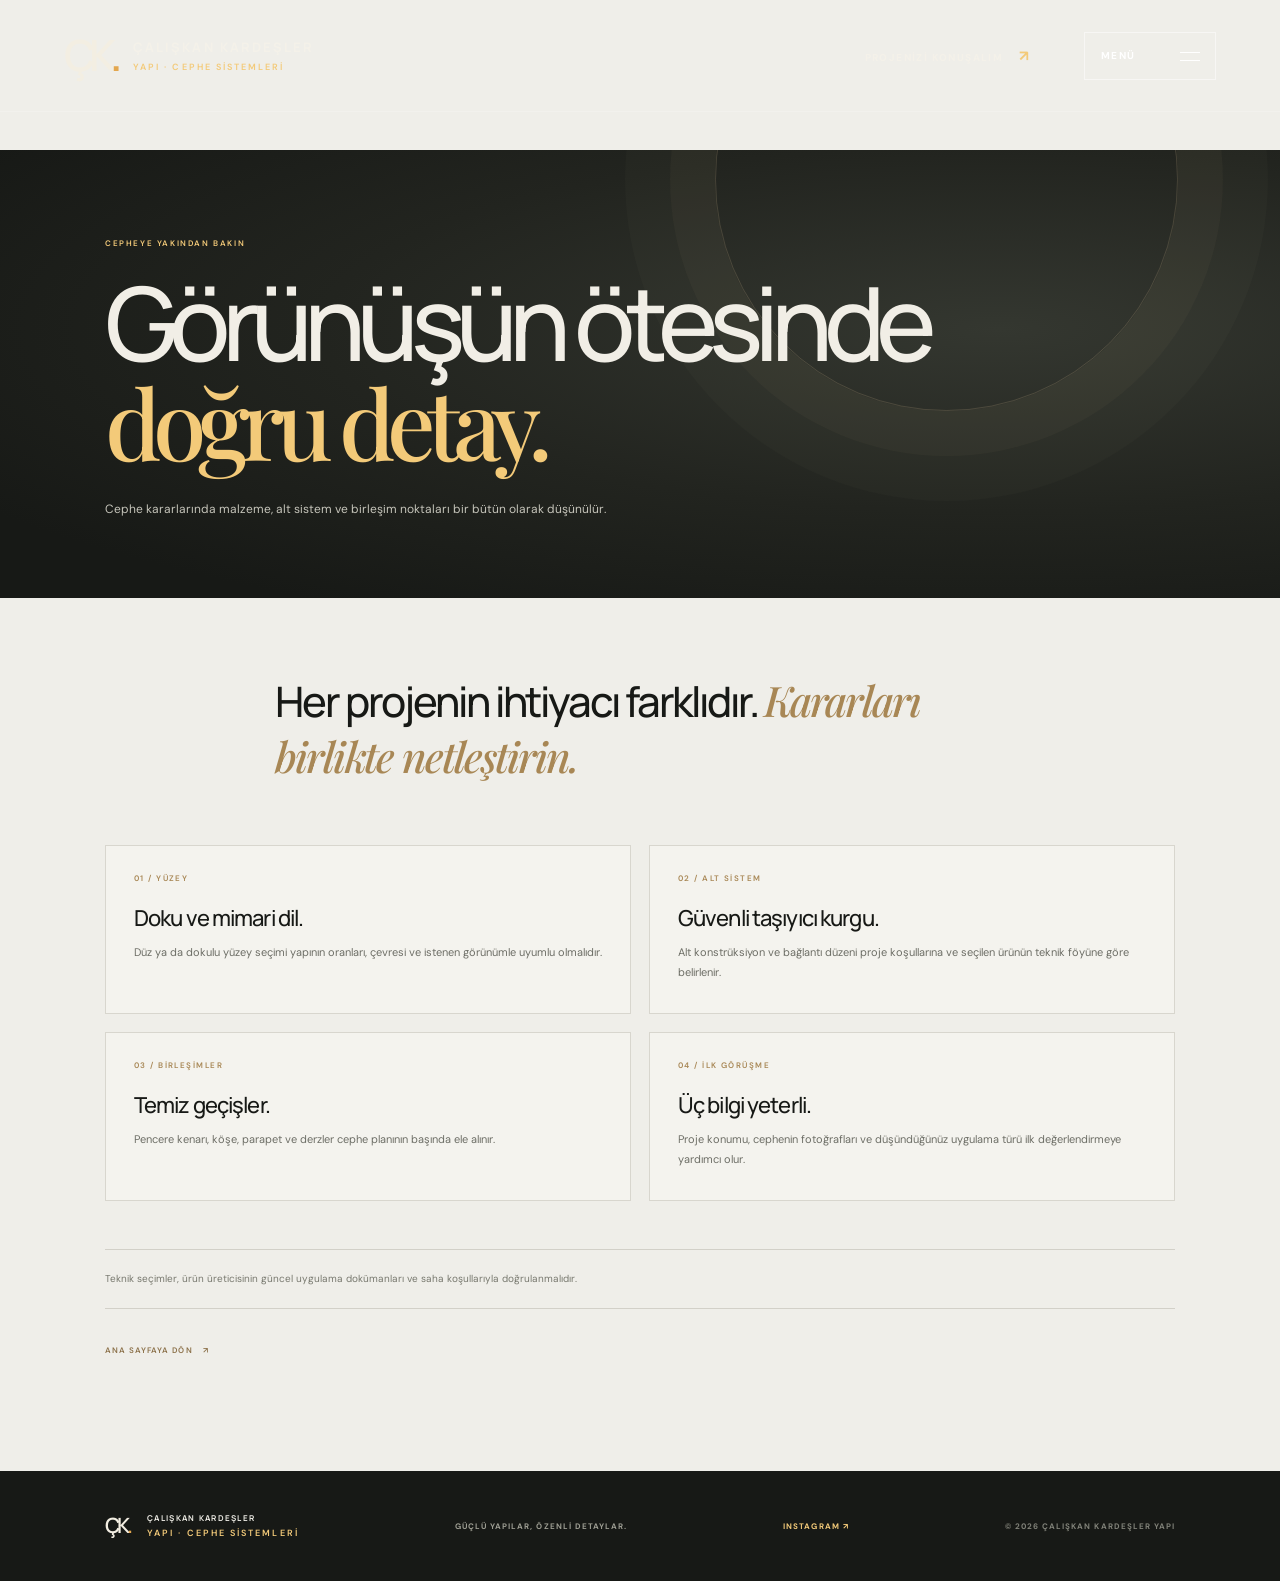
==== cephe-rehberi.html @ cda67b02 "Create cephe-rehberi.html" ====
<!doctype html><html lang="tr"><head><meta charset="utf-8"><meta name="viewport" content="width=device-width, initial-scale=1"><meta name="theme-color" content="#171916"><meta name="description" content="Dış cephe sistemleri, yüzey seçimi ve uygulama detayları hakkında pratik rehber."><title>Cephe Rehberi — Çalışkan Kardeşler Yapı</title><link rel="preconnect" href="https://fonts.googleapis.com"><link rel="preconnect" href="https://fonts.gstatic.com" crossorigin><link href="https://fonts.googleapis.com/css2?family=DM+Sans:wght@400;500;600;700&family=Manrope:wght@400;500;600;700;800&family=Playfair+Display:ital,wght@0,500;0,600;1,500&display=swap" rel="stylesheet"><link rel="stylesheet" href="construction.css?v=2"><link rel="stylesheet" href="typography.css?v=2"><link rel="stylesheet" href="storytelling.css?v=2"><link rel="stylesheet" href="identity.css?v=11"><link rel="stylesheet" href="pages.css?v=1"><script src="construction.js?v=5" defer></script></head><body><header class="header" id="top"><a class="brand" href="index.html#top" aria-label="Çalışkan Kardeşler Yapı ana sayfa"><span class="brand-mark">ÇK<span>.</span></span><span class="brand-name">ÇALIŞKAN KARDEŞLER<small>YAPI · CEPHE SİSTEMLERİ</small></span></a><nav class="nav" id="site-nav" aria-label="Ana menü"><div class="nav-inner"><p class="nav-kicker">ÇALIŞKAN KARDEŞLER YAPI <span>—</span> MENÜ</p><a href="hakkimizda.html"><small>01</small> Hakkımızda <b>↗</b></a><a href="uzmanlik.html"><small>02</small> Uzmanlık <b>↗</b></a><a href="cephe-rehberi.html"><small>03</small> Cephe rehberi <b>↗</b></a><a href="projeler.html"><small>04</small> Projeler <b>↗</b></a><a href="iletisim.html"><small>05</small> İletişim <b>↗</b></a><p class="nav-note">Yapıya değer katan cepheler.<br>İstanbul · Türkiye</p></div><aside class="nav-feature"><div class="nav-feature-photo"><img src="assets/instagram-project-night.jpg" alt="Sıcak cephe aydınlatmalı yapı"><span>INSTAGRAM’DAN / SAHADAN</span></div><div class="nav-feature-copy"><p>CEPHEDE ÖNE ÇIKANLAR</p><h2>Detaylar<br><em>fark yaratır.</em></h2><a href="projeler.html">Projeleri incele <b>↗</b></a></div><div class="nav-feature-bottom"><div><span>UZMANLIK</span><b>Fibercement · Betopan · Dış cephe</b></div><a href="https://www.instagram.com/caliskankardesleryapi/" target="_blank" rel="noopener noreferrer">Instagram’da bize yazın <b>↗</b></a></div></aside></nav><a class="header-contact" href="iletisim.html">PROJENİZİ KONUŞALIM <span>↗</span></a><button class="menu-toggle" aria-label="Menüyü aç" aria-expanded="false" aria-controls="site-nav"><span class="menu-label">MENÜ</span><i></i><i></i></button></header><main class="inner-page"><section class="page-hero"><p class="page-kicker">CEPHEYE YAKINDAN BAKIN</p><h1>Görünüşün ötesinde<br><em>doğru detay.</em></h1><p>Cephe kararlarında malzeme, alt sistem ve birleşim noktaları bir bütün olarak düşünülür.</p></section><div class="page-body"><p class="page-intro">Her projenin ihtiyacı farklıdır. <em>Kararları birlikte netleştirin.</em></p><div class="page-columns"><article class="page-card"><span>01 / YÜZEY</span><h2>Doku ve mimari dil.</h2><p>Düz ya da dokulu yüzey seçimi yapının oranları, çevresi ve istenen görünümle uyumlu olmalıdır.</p></article><article class="page-card"><span>02 / ALT SİSTEM</span><h2>Güvenli taşıyıcı kurgu.</h2><p>Alt konstrüksiyon ve bağlantı düzeni proje koşullarına ve seçilen ürünün teknik föyüne göre belirlenir.</p></article><article class="page-card"><span>03 / BİRLEŞİMLER</span><h2>Temiz geçişler.</h2><p>Pencere kenarı, köşe, parapet ve derzler cephe planının başında ele alınır.</p></article><article class="page-card"><span>04 / İLK GÖRÜŞME</span><h2>Üç bilgi yeterli.</h2><p>Proje konumu, cephenin fotoğrafları ve düşündüğünüz uygulama türü ilk değerlendirmeye yardımcı olur.</p></article></div><p class="page-note">Teknik seçimler, ürün üreticisinin güncel uygulama dokümanları ve saha koşullarıyla doğrulanmalıdır.</p><a class="page-back" href="index.html#top">Ana sayfaya dön <span>↗</span></a></div></main><footer class="footer"><a class="brand footer-brand" href="index.html#top"><span class="brand-mark">ÇK<span>.</span></span><span class="brand-name">ÇALIŞKAN KARDEŞLER<small>YAPI · CEPHE SİSTEMLERİ</small></span></a><span class="footer-motto">GÜÇLÜ YAPILAR, ÖZENLİ DETAYLAR.</span><a href="https://www.instagram.com/caliskankardesleryapi/" target="_blank" rel="noopener noreferrer">INSTAGRAM ↗</a><span class="copyright">© 2026 ÇALIŞKAN KARDEŞLER YAPI</span></footer></body></html>
---- construction.css ----
:root{--ink:#171916;--ink-soft:#222520;--paper:#efeee9;--paper-deep:#e6e4dd;--muted:#97988f;--gold:#c8a66c;--gold-light:#dbc194;--serif:'Playfair Display',Georgia,serif;--sans:'DM Sans',Arial,sans-serif;--display:'Manrope',Arial,sans-serif;--gutter:clamp(26px,8.2vw,132px)}
*{box-sizing:border-box}html{scroll-behavior:smooth;scroll-padding-top:85px}body{margin:0;background:var(--paper);color:var(--ink);font-family:var(--sans);-webkit-font-smoothing:antialiased}body.nav-open{overflow:hidden}a{color:inherit;text-decoration:none}img{display:block;width:100%;height:100%;object-fit:cover}button{font:inherit}.header{height:90px;position:absolute;left:0;right:0;top:0;z-index:30;padding:0 var(--gutter);display:flex;align-items:center;justify-content:space-between;color:#f4f1e9;border-bottom:1px solid rgba(255,255,255,.19);transition:background .3s,height .3s}.header.scrolled{position:fixed;height:74px;background:rgba(23,25,22,.96);backdrop-filter:blur(16px);border-color:rgba(255,255,255,.08)}.brand{display:flex;align-items:center;gap:12px}.brand-mark{font:600 24px var(--display);letter-spacing:-.12em;color:#f3eee2}.brand-mark>span{color:var(--gold)}.brand-name{font:600 9px var(--display);letter-spacing:.13em;line-height:1.5}.brand-name small{display:block;color:var(--gold-light);font:500 7px var(--sans);letter-spacing:.19em}.nav{display:flex;gap:clamp(22px,3vw,48px)}.nav a{font:500 10px var(--sans);color:#e5e1d7;transition:color .25s}.nav a:hover,.header-contact:hover{color:var(--gold-light)}.header-contact{font:600 8px var(--sans);letter-spacing:.12em}.header-contact span{color:var(--gold);margin-left:12px;font-size:15px}.menu-toggle{display:none;background:none;border:0;color:#fff}.hero{height:min(890px,100svh);min-height:690px;position:relative;background:#42423d;color:#fff;overflow:hidden}.hero-image-wrap{position:absolute;inset:0;overflow:hidden}.hero-image{object-position:center 48%;animation:heroReveal 1.8s cubic-bezier(.2,.65,.2,1) both;transform:scale(1.08)}@keyframes heroReveal{to{transform:scale(1)}}.hero-overlay{position:absolute;inset:0;background:linear-gradient(90deg,rgba(18,20,17,.82) 0%,rgba(18,20,17,.65) 38%,rgba(18,20,17,.12) 100%),linear-gradient(0deg,rgba(17,18,16,.56),transparent 29%)}.hero-grain{position:absolute;inset:0;opacity:.12;pointer-events:none;background-image:url("data:image/svg+xml,%3Csvg viewBox='0 0 180 180' xmlns='http://www.w3.org/2000/svg'%3E%3Cfilter id='n'%3E%3CfeTurbulence type='fractalNoise' baseFrequency='.9' numOctaves='3' stitchTiles='stitch'/%3E%3C/filter%3E%3Crect width='100%25' height='100%25' filter='url(%23n)' opacity='.3'/%3E%3C/svg%3E")}.hero-content{position:absolute;left:var(--gutter);top:50%;transform:translateY(-42%);max-width:760px;animation:copyReveal 1.2s .2s both}.eyebrow{margin:0 0 26px;font:600 8px var(--sans);letter-spacing:.2em;color:#77796f}.eyebrow>span{display:inline-block;width:24px;height:1px;margin:0 12px 3px 0;background:var(--gold)}.eyebrow.light{color:#ddd9d0}.hero h1{font:500 clamp(58px,8.7vw,128px)/.96 var(--display);letter-spacing:-.085em;margin:0}.hero h1 em,.intro h2 em,.expertise h2 em,.projects h2 em,.approach h2 em,.contact h2 em{font:500 .94em/.98 var(--serif);letter-spacing:-.045em;color:var(--gold-light)}.hero-lead{max-width:415px;color:#d5d3cc;font-size:12px;line-height:1.9;margin:27px 0 30px}.hero-actions{display:flex;align-items:center;gap:30px}.button{height:48px;padding:0 20px;display:inline-flex;align-items:center;gap:25px;font:600 8px var(--sans);letter-spacing:.04em;transition:background .25s,color .25s,transform .25s}.button:hover{transform:translateY(-3px)}.button span{font-size:16px}.button-gold{color:#211e18;background:var(--gold-light)}.button-gold:hover{background:#eee1c8}.hero-link{font:500 9px var(--sans);color:#eeeae1}.hero-link span{margin-left:10px;color:var(--gold-light);font-size:14px}.hero-side-note{position:absolute;right:40px;top:47%;writing-mode:vertical-rl;font:600 7px var(--sans);letter-spacing:.22em;color:#ede9dd}.hero-side-note b{font-weight:400;color:var(--gold);padding:8px 0}.hero-bottom{position:absolute;bottom:35px;left:var(--gutter);display:flex;align-items:center;gap:17px;color:#e2ddd2;font:500 7px var(--sans);letter-spacing:.17em}.hero-bottom>span:first-child{color:var(--gold-light)}.hero-bottom i{width:55px;height:1px;background:rgba(255,255,255,.55)}.scroll-cue{position:absolute;bottom:31px;right:var(--gutter);width:28px;height:40px;border:1px solid rgba(255,255,255,.4);border-radius:20px;display:grid;place-items:start center;padding-top:9px}.scroll-cue span{width:2px;height:8px;background:var(--gold-light);animation:scrollDot 1.3s ease infinite}@keyframes scrollDot{50%{transform:translateY(9px);opacity:.35}}@keyframes copyReveal{from{opacity:0;transform:translateY(calc(-42% + 22px))}to{opacity:1;transform:translateY(-42%)}}
.section-pad{padding-left:var(--gutter);padding-right:var(--gutter)}.intro{position:relative;min-height:810px;padding-top:150px;padding-bottom:145px;display:grid;grid-template-columns:.75fr 1.15fr 1fr;grid-template-rows:auto 1fr;column-gap:7%;overflow:hidden}.intro-label{grid-column:1;display:flex;gap:14px;align-items:start;padding-top:5px;font:600 8px var(--sans);letter-spacing:.16em;color:#79796f}.section-number{color:var(--gold);font:500 12px var(--serif)}.intro-copy{grid-column:2;grid-row:1 / span 2;position:relative;z-index:1;padding-top:1px}.intro h2,.projects h2,.contact h2{font:500 clamp(49px,6.1vw,84px)/1.02 var(--display);letter-spacing:-.075em;margin:0 0 28px}.intro h2 em,.projects h2 em,.contact h2 em{color:#ac8c5b}.body-copy{max-width:430px;font-size:12px;line-height:2;color:#686961}.text-link{display:inline-flex;gap:24px;align-items:center;margin-top:24px;padding-bottom:9px;border-bottom:1px solid #bdbbb3;font:600 8px var(--sans);letter-spacing:.08em}.text-link span{color:#a88755;font-size:15px}.intro-photo{grid-column:3;grid-row:1 / span 2;align-self:center;height:410px;margin:45px 0 0;position:relative}.intro-photo img{filter:saturate(.73)}.intro-photo figcaption{position:absolute;bottom:-28px;left:0;right:0;display:flex;justify-content:space-between;font:600 7px var(--sans);letter-spacing:.13em;color:#74756d}.intro-sideword{position:absolute;bottom:53px;left:var(--gutter);writing-mode:vertical-rl;font:600 7px var(--sans);letter-spacing:.24em;color:#a3a197}.expertise{background:var(--ink);color:#eeeae1;padding-top:126px;padding-bottom:44px}.expertise-top{display:flex;justify-content:space-between;align-items:end;padding-bottom:58px;border-bottom:1px solid rgba(255,255,255,.15)}.expertise-top .eyebrow{color:#aaa99f}.expertise h2,.approach h2{margin:0;font:500 clamp(49px,6vw,82px)/1.03 var(--display);letter-spacing:-.078em}.expertise h2 em,.approach h2 em{color:var(--gold-light)}.expertise-top>p{width:245px;margin:0 2% 6px 30px;color:#aaa99f;font-size:11px;line-height:1.9}.expertise-list{padding:0 0 55px}.expertise-item{display:grid;grid-template-columns:.23fr 1fr 34px;align-items:center;gap:25px;padding:29px 0 31px;border-bottom:1px solid rgba(255,255,255,.15)}.expertise-index{align-self:start;padding-top:10px;font:500 10px var(--serif);color:var(--gold)}.expertise-item h3{font:500 27px var(--display);letter-spacing:-.04em;margin:0 0 7px}.expertise-item p{font-size:10px;color:#a7a69c;margin:0;line-height:1.75}.expertise-arrow{font-size:19px;color:var(--gold);transition:transform .3s}.expertise-item:hover .expertise-arrow{transform:translate(4px,-4px)}.expertise-foot{display:flex;justify-content:space-between;font:600 7px var(--sans);letter-spacing:.17em;color:#93948a}.expertise-foot i{font-style:normal;color:var(--gold);padding-left:10px;font-size:13px}.projects{padding-top:140px;padding-bottom:115px}.projects-heading{display:flex;align-items:end;justify-content:space-between;margin-bottom:55px}.projects-heading .eyebrow{margin-bottom:17px}.projects h2{margin:0}.instagram-link{display:flex;align-items:center;gap:12px;margin-bottom:10px;font:600 8px var(--sans);letter-spacing:.05em}.instagram-link b{font-size:15px;color:#a88755}.ig-icon{font-size:21px;color:#a88755}.project-grid{display:grid;grid-template-columns:1.15fr .85fr;grid-template-rows:330px 260px;gap:19px}.project-card{position:relative;overflow:hidden;background:#b9b7af;color:#fff}.project-card-large{grid-row:1 / span 2}.project-card-tall{grid-row:1}.project-card img{transition:transform 1s cubic-bezier(.2,.7,.2,1),filter .6s;filter:saturate(.78)}.project-card:hover img{transform:scale(1.045);filter:saturate(1)}.project-overlay{position:absolute;inset:0;background:linear-gradient(0deg,rgba(16,18,16,.76),transparent 46%)}.project-meta{position:absolute;left:25px;right:25px;top:23px;display:flex;justify-content:space-between;font:600 7px var(--sans);letter-spacing:.15em}.project-caption{position:absolute;left:25px;bottom:24px;font:500 clamp(21px,2.4vw,33px) var(--serif);letter-spacing:-.025em}.projects-note{margin:19px 0 0;text-align:right;font:8px var(--sans);color:#898980}.projects-note a{text-decoration:underline;text-underline-offset:3px;color:#5c5d56}.approach{min-height:610px;position:relative;display:grid;grid-template-columns:1fr 1fr;background:#2b2d28;color:#f1eee6;overflow:hidden}.approach-image{height:610px;position:relative}.approach-image:after{content:"";position:absolute;inset:0;background:linear-gradient(90deg,transparent 60%,#2b2d28)}.approach-image img{filter:saturate(.68)}.image-index{position:absolute;z-index:2;left:var(--gutter);bottom:31px;color:#e5dfd2;font:600 7px var(--sans);letter-spacing:.17em}.approach-copy{align-self:center;padding:75px 13% 75px 5%;max-width:650px}.approach-copy .eyebrow{color:#aaa99f}.approach-copy h2{margin-bottom:23px}.approach-copy>p:not(.eyebrow){max-width:345px;color:#bab9b0;font-size:11px;line-height:1.9;margin:0 0 30px}.button-outline{border:1px solid rgba(255,255,255,.45);color:#f0ede5}.button-outline:hover{background:var(--gold-light);color:var(--ink);border-color:var(--gold-light)}.approach-index{position:absolute;right:var(--gutter);bottom:36px;font:500 9px var(--sans);color:#c6c2b7}.approach-index i{padding:0 7px;color:var(--gold);font-style:normal}.contact{display:grid;grid-template-columns:1.3fr .7fr;gap:10%;padding-top:145px;padding-bottom:150px}.contact-heading .eyebrow{margin-bottom:20px}.contact h2{margin:0;font-size:clamp(54px,7vw,96px)}.contact-details{padding-top:58px}.contact-details>p{max-width:325px;color:#696b63;font-size:11px;line-height:1.9;margin:0 0 30px}.contact-cta{display:flex;justify-content:space-between;align-items:center;max-width:390px;padding:18px 0;border-top:1px solid #bcbab2;border-bottom:1px solid #bcbab2;font:600 9px var(--sans)}.contact-cta b{font-size:17px;color:#a88755}.contact-location{display:grid;gap:9px;margin-top:36px}.contact-location span{font:600 7px var(--sans);letter-spacing:.16em;color:#898980}.contact-location strong{font:500 16px var(--display)}.contact-location small{font-size:9px;color:#818279}.footer{min-height:110px;background:var(--ink);color:#eeece5;padding:28px var(--gutter);display:flex;align-items:center;justify-content:space-between;gap:20px}.footer-brand .brand-mark{font-size:21px}.footer-brand .brand-name{font-size:8px}.footer-motto,.footer>a:not(.brand),.copyright{font:600 7px var(--sans);letter-spacing:.13em}.footer-motto{color:#9e9e93}.footer>a:not(.brand){color:var(--gold-light)}.copyright{color:#818279}.reveal{opacity:0;transform:translateY(24px);transition:opacity .85s ease,transform .85s cubic-bezier(.2,.7,.2,1)}.reveal.in-view{opacity:1;transform:translateY(0)}.project-card.reveal:nth-child(2){transition-delay:.12s}.project-card.reveal:nth-child(3){transition-delay:.2s}
@media(min-width:1450px){.hero{height:940px}.project-grid{grid-template-rows:390px 300px}.intro{min-height:900px}.intro-photo{height:470px}}
@media(max-width:900px){:root{--gutter:6vw}.header{height:78px}.nav{gap:20px}.nav a{font-size:9px}.header-contact{font-size:7px}.hero{min-height:670px}.hero h1{font-size:clamp(66px,10vw,100px)}.intro{grid-template-columns:.7fr 1.3fr;min-height:unset;padding-top:115px;padding-bottom:125px;row-gap:35px}.intro-label{grid-column:1}.intro-copy{grid-column:2;grid-row:1}.intro-photo{grid-column:2;grid-row:2;height:380px;margin:15px 0 0}.intro-sideword{left:auto;right:var(--gutter);bottom:40px}.expertise-top>p{width:210px}.project-grid{grid-template-rows:280px 220px}.approach{min-height:540px}.approach-image{height:540px}.approach-copy{padding-right:8%}.footer{flex-wrap:wrap}.footer-motto{display:none}}
@media(max-width:640px){:root{--gutter:25px}.header{height:72px}.brand{gap:9px}.brand-mark{font-size:22px}.brand-name{font-size:8px}.brand-name small{font-size:6px}.header-contact{margin-left:auto;margin-right:20px}.header-contact span{margin-left:5px}.menu-toggle{display:flex;width:30px;height:28px;flex-direction:column;justify-content:center;gap:6px;padding:4px;position:relative;z-index:35}.menu-toggle i{height:1px;width:22px;background:#fff;transition:transform .25s}.nav-open .menu-toggle i:first-child{transform:translateY(3.5px) rotate(45deg)}.nav-open .menu-toggle i:last-child{transform:translateY(-3.5px) rotate(-45deg)}.nav{position:fixed;inset:0;background:var(--ink);display:flex;flex-direction:column;justify-content:center;align-items:center;gap:30px;visibility:hidden;opacity:0;transition:opacity .3s,visibility .3s}.nav-open .nav{visibility:visible;opacity:1}.nav a{font:500 31px var(--serif);color:#f1eee6}.hero{height:91svh;min-height:650px;max-height:810px}.hero-image{object-position:57% center}.hero-overlay{background:linear-gradient(90deg,rgba(18,20,17,.82),rgba(18,20,17,.33)),linear-gradient(0deg,rgba(17,18,16,.63),transparent 45%)}.hero-content{top:48%;left:var(--gutter);right:var(--gutter);transform:translateY(-38%)}@keyframes copyReveal{from{opacity:0;transform:translateY(calc(-38% + 22px))}to{opacity:1;transform:translateY(-38%)}}.hero .eyebrow{font-size:7px;letter-spacing:.16em;margin-bottom:22px}.hero h1{font-size:clamp(60px,13.8vw,88px);line-height:.98}.hero-lead{max-width:320px;font-size:11px;line-height:1.85;margin:21px 0 25px}.hero-actions{gap:19px}.button{height:45px;padding:0 14px;gap:13px;font-size:7px}.hero-link{font-size:8px}.hero-side-note{right:13px;font-size:6px}.hero-bottom{left:var(--gutter);bottom:26px;gap:10px;font-size:6px}.hero-bottom i{width:27px}.scroll-cue{right:var(--gutter);bottom:20px;transform:scale(.8)}.intro{padding-top:92px;padding-bottom:92px;grid-template-columns:1fr;row-gap:33px}.intro-label{grid-column:1;grid-row:1}.intro-copy{grid-column:1;grid-row:2}.intro h2,.projects h2{font-size:clamp(52px,12vw,74px)}.intro .eyebrow{margin-bottom:20px}.body-copy{font-size:11px}.intro-photo{grid-column:1;grid-row:3;height:340px;margin:5px 0 0}.intro-photo figcaption{font-size:6px;bottom:-23px}.intro-sideword{writing-mode:initial;right:var(--gutter);bottom:32px;font-size:6px}.expertise{padding-top:90px;padding-bottom:34px}.expertise-top{display:block;padding-bottom:38px}.expertise h2,.approach h2{font-size:clamp(50px,12vw,72px)}.expertise-top>p{width:auto;max-width:300px;margin:20px 0 0;font-size:10px}.expertise-list{padding-bottom:40px}.expertise-item{grid-template-columns:28px 1fr 20px;gap:10px;padding:22px 0}.expertise-item h3{font-size:22px}.expertise-item p{font-size:9px;max-width:310px}.expertise-foot{font-size:6px;letter-spacing:.1em}.projects{padding-top:95px;padding-bottom:85px}.projects-heading{display:block;align-items:start;gap:15px;margin-bottom:35px}.projects h2{font-size:58px}.instagram-link{gap:6px;font-size:7px;max-width:none;flex:initial;line-height:1.5;margin-top:18px}.ig-icon{font-size:18px}.project-grid{grid-template-columns:1fr 1fr;grid-template-rows:330px 215px;gap:10px}.project-card-large{grid-column:1 / span 2;grid-row:1}.project-card-tall{grid-column:1;grid-row:2}.project-card:nth-child(3){grid-column:2;grid-row:2}.project-meta{left:13px;right:13px;top:14px;font-size:6px}.project-caption{left:14px;bottom:15px;font-size:19px}.projects-note{text-align:left;font-size:7px;line-height:1.6}.approach{grid-template-columns:1fr;min-height:unset}.approach-image{height:330px}.approach-image:after{background:linear-gradient(0deg,#2b2d28,transparent 50%)}.image-index{left:var(--gutter);bottom:19px}.approach-copy{padding:34px var(--gutter) 85px}.approach-copy .eyebrow{margin-bottom:19px}.approach-copy>p:not(.eyebrow){font-size:10px}.approach-index{bottom:29px;right:var(--gutter)}.contact{grid-template-columns:1fr;gap:22px;padding-top:95px;padding-bottom:100px}.contact-heading .eyebrow{margin-bottom:20px}.contact h2{font-size:clamp(57px,13vw,78px)}.contact-details{padding-top:0}.contact-details>p{font-size:10px}.contact-cta{max-width:none}.contact-location{margin-top:29px}.footer{padding-top:25px;padding-bottom:25px;display:grid;grid-template-columns:1fr auto;row-gap:22px}.footer-brand{grid-column:1}.footer>a:not(.brand){grid-column:2;grid-row:1}.copyright{grid-column:1 / span 2;font-size:6px}.footer-brand .brand-name{font-size:7px}}
@media(prefers-reduced-motion:reduce){*,*:before,*:after{scroll-behavior:auto!important;animation-duration:.01ms!important;animation-iteration-count:1!important;transition-duration:.01ms!important}.reveal{opacity:1;transform:none}}

@keyframes buildCopyReveal{from{opacity:0}to{opacity:1}}
---- typography.css ----
/* Clearer type hierarchy and easier reading across the full page */
body{font-size:15px;line-height:1.65}
.header .nav a{font-size:11px;font-weight:600;letter-spacing:.025em}
.header-contact{font-size:9px;font-weight:700;letter-spacing:.1em}
.brand-name{font-weight:700;letter-spacing:.11em}
.brand-name small{font-size:8px;font-weight:600}
.eyebrow{font-size:9px;font-weight:700;letter-spacing:.17em}
.hero h1,.intro h2,.expertise h2,.projects h2,.approach h2,.contact h2{font-weight:600}
.hero h1 em,.intro h2 em,.expertise h2 em,.projects h2 em,.approach h2 em,.contact h2 em{font-weight:500}
.hero-lead{font-size:14px;line-height:1.8}
.button{font-size:9px;font-weight:700}
.hero-link{font-size:10px;font-weight:600}
.intro-label{font-size:9px;font-weight:700}
.body-copy,.expertise-top>p,.approach-copy>p:not(.eyebrow),.contact-details>p{font-size:13px;line-height:1.85}
.text-link,.instagram-link,.contact-cta{font-size:10px;font-weight:700}
.expertise-item h3{font-weight:600}
.expertise-item p{font-size:12px;line-height:1.75}
.expertise-index{font-size:12px}
.project-meta,.image-index,.expertise-foot,.hero-side-note,.hero-bottom,.intro-photo figcaption{font-size:8px;font-weight:700}
.project-caption{font-size:clamp(23px,2.5vw,35px);font-weight:500}
.projects-note{font-size:10px}
.stage-label,.stage-dot>span,.build-stage-head,.build-finish-photo>span{font-weight:700}
.stage-copy h2{font-weight:600}
.stage-copy p{font-size:11px;line-height:1.65}
.contact-location span{font-size:8px;font-weight:700}
.contact-location strong{font-weight:600}
.contact-location small{font-size:10px}
.footer-motto,.footer>a:not(.brand),.copyright{font-size:8px;font-weight:700}
@media(max-width:900px){.body-copy,.expertise-top>p,.approach-copy>p:not(.eyebrow),.contact-details>p{font-size:12.5px}}
@media(max-width:640px){
  body{font-size:14px}
  .header .brand{flex-shrink:0}
  .header-contact{font-size:7px;letter-spacing:.05em;white-space:nowrap}
  .header-contact span{margin-left:5px}
  .header .nav a{font-size:30px}
  .brand-name{font-size:8px}
  .brand-name small{font-size:6px}
  .eyebrow{font-size:8px;letter-spacing:.15em}
  .hero-lead{font-size:12px;line-height:1.7}
  .button{font-size:8px}
  .hero-link{font-size:9px}
  .body-copy,.expertise-top>p,.approach-copy>p:not(.eyebrow),.contact-details>p{font-size:12px;line-height:1.8}
  .intro-label{font-size:8px}
  .expertise-item h3{font-size:22px;font-weight:600}
  .expertise-item p{font-size:11px;line-height:1.7}
  .project-meta,.image-index,.expertise-foot,.hero-side-note,.hero-bottom,.intro-photo figcaption{font-size:7px}
  .project-caption{font-size:20px}
  .projects-note{font-size:9px}
  .stage-copy h2{font-size:18px;font-weight:600}
  .stage-copy p{font-size:10px;line-height:1.45}
  .stage-label{font-size:7px}
  .stage-dot>span{font-size:7px}
  .contact-location span{font-size:7px}
  .contact-location small{font-size:9px}
  .footer-motto,.footer>a:not(.brand),.copyright{font-size:7px}
}
@media(max-width:380px){.hero-lead{font-size:11px}.body-copy,.expertise-top>p,.approach-copy>p:not(.eyebrow),.contact-details>p{font-size:11px}}
---- storytelling.css ----
.facade-guide{padding-top:130px;padding-bottom:120px;background:#f4f2ec}.guide-heading{display:flex;align-items:end;justify-content:space-between;gap:35px;margin-bottom:60px}.guide-heading .eyebrow{margin-bottom:20px}.guide-heading h2,.review-heading h2{font:600 clamp(48px,6vw,79px)/.99 var(--display);letter-spacing:-.075em;margin:0}.guide-heading h2 em,.review-heading h2 em{font:500 .97em var(--serif);color:#ad8b57}.guide-heading>p{max-width:310px;margin:0 1% 7px 0;color:#686961;font-size:13px;line-height:1.85}.guide-grid{display:grid;grid-template-columns:repeat(3,minmax(0,1fr));border-top:1px solid #c9c5b9;border-bottom:1px solid #c9c5b9}.guide-card{position:relative;min-height:300px;padding:27px 30px 24px 0}.guide-card+.guide-card{border-left:1px solid #d1cec4;padding-left:29px}.guide-index{position:absolute;right:24px;top:29px;font:500 12px var(--serif);color:#aa8958}.guide-card+.guide-card .guide-index{right:18px}.guide-icon{width:58px;height:49px;display:flex;align-items:center;justify-content:center;gap:4px;margin:12px 0 26px;position:relative}.guide-icon i{display:block;background:var(--gold);opacity:.75}.guide-icon-surface i{width:13px;height:38px;transform:skewY(-25deg)}.guide-icon-surface i:nth-child(2){height:29px;background:#6e786d}.guide-icon-surface i:nth-child(3){height:21px;background:#b7b1a2}.guide-icon-layers{flex-direction:column}.guide-icon-layers i{height:4px;width:43px;transform:skewX(-30deg)}.guide-icon-layers i:nth-child(2){width:36px;background:#6e786d}.guide-icon-layers i:nth-child(3){width:29px;background:#aaa28d}.guide-icon-joint:before,.guide-icon-joint:after{content:"";position:absolute;width:41px;height:1px;background:#aa8958;transform:rotate(-42deg)}.guide-icon-joint:after{transform:rotate(42deg)}.guide-icon-joint i{width:5px;height:5px;border-radius:50%;z-index:1}.guide-card h3{font:600 21px var(--display);letter-spacing:-.045em;margin:0 0 12px}.guide-card p{max-width:330px;margin:0;color:#696a62;font-size:12px;line-height:1.8}.guide-tag{position:absolute;left:0;bottom:23px;font:700 7px var(--sans);letter-spacing:.16em;color:#89877e}.guide-card+.guide-card .guide-tag{left:29px}.guide-note{display:grid;grid-template-columns:.35fr 1fr 1fr;align-items:center;gap:18px;padding:22px 0 0}.guide-note>span{font:700 8px var(--sans);letter-spacing:.16em;color:#a18251}.guide-note p{margin:0;color:#74746b;font-size:10px;line-height:1.7}.guide-note>div{display:flex;justify-content:flex-end;gap:20px}.guide-note a{font:700 8px var(--sans);letter-spacing:.035em;border-bottom:1px solid #b8b2a5;padding-bottom:5px}.guide-note a b{margin-left:8px;color:#a18251;font-size:12px}
.reviews{display:grid;grid-template-columns:.78fr 1.22fr;align-items:center;gap:9%;padding-top:120px;padding-bottom:120px;background:#20231f;color:#f1eee6;position:relative;overflow:hidden}.reviews:after{content:"CK";position:absolute;right:-.03em;bottom:-.36em;color:rgba(255,255,255,.025);font:800 33vw/.9 var(--display);letter-spacing:-.12em;pointer-events:none}.review-heading{position:relative;z-index:1}.review-heading .eyebrow{color:#bcb9ae;margin-bottom:22px}.review-heading h2{font-size:clamp(46px,5.5vw,73px)}.review-heading h2 em{color:var(--gold-light)}.review-card{z-index:1;position:relative;min-height:236px;padding:28px 33px;display:grid;grid-template-columns:49px 1fr auto;gap:18px;align-items:start;background:#2b2e28;border:1px solid rgba(232,222,202,.16)}.review-mark{font:500 77px/.85 var(--serif);color:var(--gold-light)}.review-status{display:inline-block;margin:6px 0 13px;font:700 7px var(--sans);letter-spacing:.16em;color:#c7b28b}.review-card h3{max-width:380px;margin:0 0 10px;font:600 20px/1.35 var(--display);letter-spacing:-.035em;color:#f4f1e9}.review-card p{max-width:425px;margin:0;color:#b5b4aa;font-size:11px;line-height:1.8}.review-card a{display:inline-block;margin-top:17px;color:#e3d1ad;font:700 9px var(--sans);letter-spacing:.03em}.review-card a b{font-size:13px;margin-left:9px}.review-monogram{align-self:end;padding:5px 9px;border:1px solid rgba(215,190,143,.45);border-radius:50%;color:#eee9df;font:600 13px var(--display);letter-spacing:-.1em}.review-monogram span{color:var(--gold-light)}
.frame.build-part{transform-origin:50% 100%;transform:scaleY(.24);transition:opacity .35s ease,transform 1s cubic-bezier(.16,.7,.22,1)}.frame.build-part.is-built{transform:scaleY(1)}.foundation.build-part{transform-origin:50% 100%;transform:translateY(22px) scaleX(.78);transition:opacity .55s ease,transform .8s cubic-bezier(.2,.7,.2,1)}.foundation.build-part.is-built{transform:translateY(0) scaleX(1)}.facade-panels.build-part{transform-origin:50% 100%;transform:translateY(8px) scaleY(.88);transition:opacity .55s ease,transform .9s cubic-bezier(.2,.7,.2,1)}.facade-panels.build-part.is-built{transform:translateY(0) scaleY(1)}.facade-panels.is-built rect{animation:window-on .4s both}.facade-panels.is-built rect:nth-of-type(2){animation-delay:.08s}.facade-panels.is-built rect:nth-of-type(3){animation-delay:.16s}.facade-panels.is-built rect:nth-of-type(4){animation-delay:.24s}.facade-panels.is-built rect:nth-of-type(5){animation-delay:.32s}.facade-panels.is-built rect:nth-of-type(6){animation-delay:.4s}.facade-panels.is-built rect:nth-of-type(7){animation-delay:.48s}.facade-panels.is-built rect:nth-of-type(8){animation-delay:.56s}.facade-panels.is-built rect:nth-of-type(9){animation-delay:.64s}@keyframes window-on{from{opacity:0}to{opacity:1}}.build-stage[data-current="1"] .survey-lines{opacity:.16}.build-stage[data-current="3"] .crane{animation-duration:4s}.build-stage[data-current="4"] .build-scene:after{content:"";position:absolute;inset:0;pointer-events:none;animation:scene-flash .9s ease both;background:linear-gradient(120deg,transparent 20%,rgba(255,243,210,.42),transparent 75%);transform:translateX(-120%)}@keyframes scene-flash{to{transform:translateX(120%)}}
@media(max-width:900px){.facade-guide{padding-top:105px;padding-bottom:100px}.guide-card{padding-right:20px}.guide-card+.guide-card{padding-left:20px}.guide-card+.guide-card .guide-tag{left:20px}.guide-note{grid-template-columns:.27fr 1fr}.guide-note>div{grid-column:2;justify-content:flex-start}.reviews{gap:5%;grid-template-columns:.85fr 1.15fr;padding-top:95px;padding-bottom:95px}.review-card{padding:24px;grid-template-columns:35px 1fr;gap:12px}.review-monogram{display:none}}
@media(max-width:640px){.facade-guide{padding-top:85px;padding-bottom:80px}.guide-heading{display:block;margin-bottom:34px}.guide-heading h2{font-size:clamp(45px,11vw,62px)}.guide-heading>p{margin:17px 0 0;font-size:12px}.guide-grid{grid-template-columns:1fr}.guide-card{min-height:unset;padding:20px 24px 31px 0}.guide-card+.guide-card{border-left:0;border-top:1px solid #d1cec4;padding-left:0}.guide-card+.guide-card .guide-index{right:0;top:22px}.guide-icon{height:38px;width:48px;margin:5px 0 15px}.guide-icon-surface i{height:29px}.guide-icon-surface i:nth-child(2){height:23px}.guide-icon-surface i:nth-child(3){height:17px}.guide-card h3{font-size:20px;margin-bottom:7px}.guide-card p{font-size:11px;line-height:1.75}.guide-tag{position:static;display:block;margin-top:15px;font-size:7px}.guide-card+.guide-card .guide-tag{left:0}.guide-note{grid-template-columns:1fr;gap:9px;padding-top:18px}.guide-note p{font-size:9px}.guide-note>div{grid-column:1;flex-wrap:wrap;gap:14px}.guide-note a{font-size:7px}.reviews{display:block;padding-top:83px;padding-bottom:82px}.review-heading{margin-bottom:28px}.review-heading .eyebrow{margin-bottom:18px}.review-heading h2{font-size:clamp(45px,11vw,62px)}.review-card{min-height:unset;padding:21px 17px;grid-template-columns:31px 1fr;gap:9px}.review-mark{font-size:59px}.review-status{font-size:6px;letter-spacing:.12em;margin:3px 0 10px}.review-card h3{font-size:17px}.review-card p{font-size:10px;line-height:1.7}.review-card a{font-size:8px}.reviews:after{font-size:50vw;bottom:-.1em}}
@media(prefers-reduced-motion:reduce){.frame.build-part,.foundation.build-part,.facade-panels.build-part,.facade-panels.is-built rect{animation:none!important;transition:none!important;transform:none!important}}
---- identity.css ----
/* A distinct, architectural identity: oversized signature, open motion and editorial rhythm. */
html{overflow-x:clip}
.header{height:112px;padding-inline:clamp(24px,5vw,82px);gap:24px}
.header.scrolled{height:92px}
.brand{gap:17px;position:relative;z-index:42}
.brand-mark{font-size:43px;line-height:.9;letter-spacing:-.14em}
.brand-name{font-size:13px;letter-spacing:.16em;line-height:1.45}
.brand-name small{font-size:9px;letter-spacing:.23em;margin-top:4px}
.header-contact{font-size:10px;letter-spacing:.14em;margin-left:auto;margin-right:30px;position:relative;z-index:42}
.menu-toggle{display:flex;position:relative;z-index:42;min-width:125px;height:48px;align-items:center;justify-content:center;gap:17px;background:transparent;border:1px solid rgba(255,255,255,.46);color:#fff;cursor:pointer;transition:background .3s,border-color .3s;}
.menu-toggle:hover{background:rgba(255,255,255,.12);border-color:#fff}
.menu-toggle .menu-label{font:700 10px var(--sans);letter-spacing:.2em}
.menu-toggle i{width:23px;height:1px;background:#fff;transition:transform .35s, width .35s;position:absolute;right:18px}
.menu-toggle i:first-of-type{transform:translateY(-4px)}
.menu-toggle i:last-of-type{transform:translateY(4px)}
.nav-open .menu-toggle{background:var(--gold);border-color:var(--gold);color:var(--ink)}
.nav-open .menu-toggle i{background:var(--ink)}
.nav-open .menu-toggle i:first-of-type{transform:rotate(45deg)}
.nav-open .menu-toggle i:last-of-type{transform:rotate(-45deg)}
.nav-open .menu-toggle .menu-label{opacity:0;transition:opacity .2s}
.nav{position:fixed;z-index:38;inset:0;display:flex;justify-content:flex-start;align-items:stretch;gap:0;padding:clamp(130px,17vh,190px) 8vw 50px;background:#1b1e1a;visibility:hidden;opacity:0;transform:translateY(-18px);transition:opacity .55s ease,visibility .55s,transform .75s cubic-bezier(.16,.75,.2,1);overflow:hidden}
.nav:before{content:"";position:absolute;inset:0 0 0 59%;background:linear-gradient(90deg,#1b1e1a 0%,rgba(27,30,26,.56) 33%,rgba(27,30,26,.12) 100%),linear-gradient(0deg,rgba(27,30,26,.5),transparent 60%),url("assets/cky-project-3.jpg") center/cover;filter:saturate(.68);opacity:.74;transform:scale(1.06);transition:transform 1.3s cubic-bezier(.16,.75,.2,1)}
.nav-open .nav{visibility:visible;opacity:1;transform:translateY(0)}
.nav-open .nav:before{transform:scale(1)}
.nav-inner{position:relative;z-index:1;width:min(740px,70vw);display:flex;flex-direction:column;align-items:stretch}
.nav-kicker{font:700 10px var(--sans);letter-spacing:.22em;color:#c7b58f;margin:0 0 30px 8px}
.nav-kicker span{color:#6e7068;margin:0 8px}
.nav a{display:flex;align-items:center;gap:19px;padding:12px 8px 13px;border-bottom:1px solid rgba(240,236,225,.16);color:#f4f1e9;font:600 clamp(36px,5.2vw,76px)/1.08 var(--display);letter-spacing:-.065em;transition:color .25s,padding .45s cubic-bezier(.16,.75,.2,1)}
.nav a small{width:30px;align-self:flex-start;padding-top:11px;color:#a9946e;font:600 10px var(--sans);letter-spacing:.08em}
.nav a b{margin-left:auto;color:#c8a66c;font:400 25px var(--sans);opacity:0;transform:translate(-12px,8px);transition:opacity .3s,transform .3s}
.nav a:hover{color:#dbc194;padding-left:22px}
.nav a:hover b{opacity:1;transform:translate(0,0)}
.nav-open .nav a{animation:nav-enter .65s both cubic-bezier(.16,.75,.2,1)}
.nav-open .nav a:nth-of-type(2){animation-delay:.07s}.nav-open .nav a:nth-of-type(3){animation-delay:.13s}.nav-open .nav a:nth-of-type(4){animation-delay:.19s}.nav-open .nav a:nth-of-type(5){animation-delay:.25s}
@keyframes nav-enter{from{opacity:0;transform:translateY(28px);clip-path:inset(0 0 100% 0)}to{opacity:1;transform:translateY(0);clip-path:inset(0)}}
.nav-note{margin:25px 0 0 8px;color:#aaa99e;font:500 11px/1.8 var(--sans);letter-spacing:.06em}
.build-hero{grid-template-columns:minmax(320px,.76fr) minmax(0,1.24fr);gap:clamp(18px,3vw,54px);padding-inline:clamp(24px,5vw,82px);overflow:hidden}
.build-hero .hero-content{z-index:2;max-width:570px}
.build-hero h1{font-size:clamp(70px,8.3vw,128px);letter-spacing:-.095em}
.build-stage{padding:14px 0 12px;background:transparent;border:0;box-shadow:none;backdrop-filter:none;max-width:860px}
.build-stage-head{height:28px;font-size:8px;letter-spacing:.22em}
.build-scene{height:clamp(350px,43vw,560px);margin-top:8px;border:0;background:radial-gradient(ellipse at 53% 78%,rgba(164,149,117,.25),transparent 45%),linear-gradient(145deg,rgba(49,55,50,.64),rgba(29,33,29,.24) 75%,transparent);mask-image:linear-gradient(90deg,transparent 0%,#000 6%,#000 94%,transparent 100%)}
.build-blueprint{opacity:.56;background-size:80px 80px}
.build-illustration{transform:translate3d(var(--scene-x,0),var(--scene-y,0),0);transition:opacity .8s ease,transform .7s cubic-bezier(.2,.7,.2,1)}
.build-stage[data-current="4"] .build-illustration{transform:translate3d(0,0,0) scale(1.04)}
.build-finish-photo img{transform:scale(1.12);transition:transform 10s cubic-bezier(.16,.75,.2,1)}
.stage-copy{min-height:92px}
.stage-copy h2{font-size:clamp(19px,2vw,27px)}
.stage-copy p{font-size:11px;max-width:510px}
.stage-controls{padding-top:15px}
.stage-dot{font-size:9px}
.stage-dot>span{font-size:8px}
.stage-replay{width:35px;height:35px}
.brand-ticker{height:112px;display:flex;align-items:center;overflow:hidden;background:#c9b28a;color:#24251f;transform:rotate(-1.5deg) scale(1.03);margin:0 0 5px;position:relative;z-index:2}
.brand-ticker-track{display:flex;align-items:center;gap:36px;width:max-content;white-space:nowrap;animation:ticker-drift 34s linear infinite}
.brand-ticker-track span{font:800 clamp(31px,5vw,72px)/1 var(--display);letter-spacing:-.075em}
.brand-ticker-track i{font:400 clamp(24px,3vw,42px) var(--serif);color:#756448}
@keyframes ticker-drift{to{transform:translateX(-50%)}}
.intro{padding-top:170px}
.intro h2,.expertise h2,.projects h2,.approach h2,.contact h2{letter-spacing:-.09em}
.expertise{position:relative;overflow:hidden}
.expertise:after{content:"03";position:absolute;right:-.02em;top:.02em;color:rgba(255,255,255,.035);font:800 clamp(250px,40vw,650px)/.8 var(--display);letter-spacing:-.12em;pointer-events:none}
.expertise-top,.expertise-list,.expertise-foot{position:relative;z-index:1}
.expertise-item{transition:padding .5s cubic-bezier(.16,.75,.2,1),background .5s}
.expertise-item:hover{padding-left:18px;padding-right:18px;background:rgba(255,255,255,.035)}
.project-grid{grid-template-columns:1.15fr .86fr .78fr;grid-template-rows:470px;gap:clamp(15px,2.4vw,38px);align-items:start}
.project-card{height:100%;min-height:370px;overflow:hidden}
.project-card-large{grid-column:auto;grid-row:auto;height:470px}
.project-card-tall{grid-column:auto;grid-row:auto;height:390px;margin-top:75px}
.project-card:nth-child(3){height:320px;margin-top:150px}
.project-card img{transition:transform 1.4s cubic-bezier(.16,.75,.2,1),filter .8s}
.project-card:hover img{transform:scale(1.07);filter:saturate(1.06)}
.project-caption{font-size:clamp(20px,2.2vw,33px)}
.facade-guide{position:relative}
.facade-guide:before{content:"CEPHE";position:absolute;right:4vw;top:30px;color:rgba(34,37,31,.035);font:800 clamp(90px,18vw,260px)/1 var(--display);letter-spacing:-.1em;pointer-events:none}
.guide-heading,.guide-grid,.guide-note{position:relative;z-index:1}
.reviews{background:radial-gradient(ellipse at 78% 30%,#36382f 0%,#20231f 55%)}
.review-card{background:transparent;border:0;border-top:1px solid rgba(232,222,202,.28);border-bottom:1px solid rgba(232,222,202,.18);padding:32px 12px}
.review-card:before{content:"“";position:absolute;right:10%;top:-82px;color:rgba(215,190,143,.08);font:400 250px/.9 var(--serif)}
.review-card>*{position:relative}
@media(max-width:900px){.header{height:96px}.header.scrolled{height:82px}.header-contact{margin-right:18px}.brand-mark{font-size:36px}.brand-name{font-size:11px}.brand-name small{font-size:8px}.build-hero{grid-template-columns:minmax(260px,.75fr) minmax(0,1.25fr);gap:18px;padding-inline:6vw}.build-hero h1{font-size:clamp(60px,8vw,82px)}.build-stage{padding-inline:0}.build-scene{height:clamp(300px,42vw,390px)}.project-grid{grid-template-columns:1.05fr .9fr .8fr;grid-template-rows:390px;gap:14px}.project-card-large{height:390px}.project-card-tall{height:330px;margin-top:60px}.project-card:nth-child(3){height:270px;margin-top:120px}}
@media(max-width:640px){.header,.header.scrolled{height:82px;padding-inline:20px}.brand{gap:12px}.brand-mark{font-size:38px}.brand-name{font-size:11px;letter-spacing:.12em}.brand-name small{font-size:8px;letter-spacing:.18em}.header-contact{display:none}.menu-toggle{min-width:90px;height:42px;gap:12px}.menu-toggle .menu-label{font-size:8px}.menu-toggle i{width:18px;right:13px}.nav{padding:130px 24px 34px}.nav:before{inset:40% 0 0 0;background:linear-gradient(0deg,rgba(27,30,26,.15),#1b1e1a 100%),url("assets/cky-project-3.jpg") center/cover;opacity:.25}.nav-inner{width:100%}.nav-kicker{font-size:8px;margin:0 0 24px 4px}.nav a{font-size:clamp(34px,9vw,50px);padding:13px 4px}.nav a small{width:23px;font-size:8px;padding-top:9px}.nav a b{font-size:19px;opacity:1;transform:none}.nav-note{font-size:10px;margin:22px 4px 0}.build-hero{padding:104px 20px 30px;gap:15px;min-height:100svh}.build-hero .hero-content .eyebrow{font-size:8px}.build-hero h1{font-size:clamp(56px,13vw,76px);line-height:.91}.build-hero .hero-lead{font-size:11px;max-width:330px}.build-stage{padding:3px 0 0}.build-stage-head{height:20px;font-size:7px}.build-scene{height:clamp(230px,62vw,310px);margin-top:4px;mask-image:linear-gradient(90deg,transparent,#000 5%,#000 95%,transparent)}.stage-copy{min-height:77px;padding:10px 0 5px}.stage-copy h2{font-size:18px}.stage-copy p{font-size:9px}.stage-controls{padding-top:11px}.stage-dot{gap:5px}.stage-dot>span{font-size:7px}.stage-replay{width:28px;height:28px}.brand-ticker{height:72px;margin:0 0 0;transform:rotate(-2deg) scale(1.04)}.brand-ticker-track{gap:22px}.brand-ticker-track span{font-size:33px}.brand-ticker-track i{font-size:22px}.intro{padding-top:112px}.project-grid{grid-template-columns:1fr 1fr;grid-template-rows:280px 205px;gap:10px}.project-card{min-height:0}.project-card-large{grid-column:1 / span 2;grid-row:1;height:280px}.project-card-tall{grid-column:1;grid-row:2;height:205px;margin-top:0}.project-card:nth-child(3){grid-column:2;grid-row:2;height:205px;margin-top:0}.project-caption{font-size:17px}.reviews .review-card{padding:24px 4px}.brand-ticker-track{animation-duration:26s}}
@media(max-width:380px){.header,.header.scrolled{padding-inline:15px}.brand-name{font-size:9px}.menu-toggle{min-width:82px}.build-hero{padding-inline:16px}.build-hero h1{font-size:52px}.build-scene{height:220px}}
@media(prefers-reduced-motion:reduce){.brand-ticker-track,.nav-open .nav a{animation:none!important}.build-illustration,.build-finish-photo img,.nav,.nav:before{transition:none!important}}

/* Brighter architectural accents with enough warmth to keep the premium tone. */
:root{--gold:#e3a74f;--gold-light:#f3ca79;--accent-coral:#d97850;--accent-teal:#88b8a7}
.header-contact span,.hero-link span,.expertise-item:hover .expertise-arrow{color:var(--gold-light)}
.menu-toggle:hover{background:rgba(227,167,79,.2);border-color:var(--gold-light)}
.nav-open .menu-toggle{background:var(--gold-light);border-color:var(--gold-light)}
.nav-kicker,.nav a small,.nav a b{color:var(--gold-light)}
.nav a:hover{color:#ffd997}
.build-stage-head>span:first-child i{background:#a2d1a8;box-shadow:0 0 15px #a2d1a8}
.build-scene{background:radial-gradient(ellipse at 52% 76%,rgba(227,167,79,.31),transparent 39%),radial-gradient(ellipse at 76% 22%,rgba(89,141,134,.16),transparent 37%),linear-gradient(145deg,rgba(49,55,50,.72),rgba(29,33,29,.2) 75%,transparent)}
.build-blueprint{opacity:.68;background-image:linear-gradient(90deg,transparent 49.8%,rgba(235,199,131,.09) 50%,transparent 50.2%),linear-gradient(0deg,transparent 49.8%,rgba(235,199,131,.09) 50%,transparent 50.2%)}
.crane{filter:drop-shadow(0 0 5px rgba(227,167,79,.28))}
.build-finish-photo img{filter:saturate(1.12) brightness(.96) contrast(1.05)}
.intro-photo img,.approach-image img{filter:saturate(1.12) brightness(.98) contrast(1.08)}
.build-stage[data-current="4"] .build-finish-photo:after{background:linear-gradient(90deg,rgba(18,20,18,.02),rgba(18,20,18,.24)),linear-gradient(0deg,rgba(18,20,18,.48),transparent 45%)}
.brand-ticker{background:#e3a74f}
.brand-ticker-track i{color:#536c5f}
.button-gold{background:var(--gold-light);box-shadow:0 8px 28px rgba(227,167,79,.14)}
.button-gold:hover{background:#ffdda0;box-shadow:0 12px 36px rgba(227,167,79,.25)}
.guide-icon-surface i:nth-child(2),.guide-icon-layers i:nth-child(2){background:var(--accent-teal)}
.guide-icon-joint:before,.guide-icon-joint:after{background:var(--accent-coral)}
.guide-icon-joint i{background:var(--accent-teal)}
.expertise-item:hover{border-color:rgba(227,167,79,.55)}
.review-card{border-image:linear-gradient(90deg,rgba(243,202,121,.64),rgba(136,184,167,.22),transparent) 1}
.review-status{color:var(--gold-light)}
.contact-cta{border-color:rgba(243,202,121,.42)}
.contact-cta:hover{background:var(--gold-light);color:var(--ink)}
@media(prefers-reduced-motion:no-preference){.build-stage:not([data-current="4"]) .crane{animation-name:crane-sway,crane-glint;animation-duration:6s,3.8s;animation-iteration-count:infinite,infinite}@keyframes crane-glint{0%,100%{filter:drop-shadow(0 0 2px rgba(227,167,79,.1))}50%{filter:drop-shadow(0 0 9px rgba(243,202,121,.46))}}}
.guide-faq{display:grid;grid-template-columns:.72fr 1.28fr;gap:0 8%;margin-top:66px;border-top:1px solid #c9c5b9}
.faq-heading{padding:24px 0}.faq-heading>span{font:700 9px var(--sans);letter-spacing:.17em;color:#a18251}.faq-heading p{max-width:220px;margin:12px 0;color:#56584f;font-size:13px;line-height:1.6}
.guide-faq details{border-bottom:1px solid #d1cec4}.guide-faq summary{position:relative;list-style:none;cursor:pointer;padding:20px 38px 20px 0;color:#24251f;font:600 16px/1.45 var(--display);letter-spacing:-.035em}.guide-faq summary::-webkit-details-marker{display:none}.guide-faq summary:after{content:"+";position:absolute;right:3px;top:17px;color:#ad7837;font:400 22px var(--sans);transition:transform .25s}.guide-faq details[open] summary:after{transform:rotate(45deg)}.guide-faq details p{max-width:660px;margin:0;padding:0 34px 20px 0;color:#505249;font-size:13px;line-height:1.8}
.project-action{position:absolute;right:20px;bottom:22px;z-index:3;display:inline-flex;align-items:center;gap:9px;color:#f5f1e8;font:700 9px var(--sans);letter-spacing:.07em;text-shadow:0 1px 8px rgba(0,0,0,.6);opacity:0;transform:translateY(8px);transition:opacity .3s,transform .35s}.project-card:hover .project-action,.project-card:focus-visible .project-action{opacity:1;transform:translateY(0)}.project-action b{color:var(--gold-light);font-size:15px}
.contact-brief{max-width:390px;margin-top:30px;padding:20px 0;border-top:1px solid #cbc8be;border-bottom:1px solid #cbc8be}.contact-brief h3{margin:0 0 12px;color:#34362f;font:700 11px var(--sans);letter-spacing:.045em}.contact-brief ul{display:flex;flex-wrap:wrap;gap:7px;margin:0;padding:0;list-style:none}.contact-brief li{padding:7px 9px;border:1px solid #d3cfc3;color:#4e5048;font:600 9px var(--sans)}.contact-brief li:before{content:"+";margin-right:6px;color:#a87636}.contact-brief p{margin:12px 0 0;color:#696b63;font-size:11px;line-height:1.6}
.mobile-contact{display:none}
@media(max-width:900px){.guide-faq{grid-template-columns:.8fr 1.2fr;gap:0 5%}.guide-faq summary{font-size:15px}.guide-faq details p{font-size:12px}.contact-brief li{font-size:9px}}
@media(max-width:640px){.guide-heading h2{color:#282a25}.guide-heading>p,.guide-card p,.guide-note p,.guide-faq details p{color:#484a43;font-size:13px}.guide-card h3{font-size:22px}.guide-note>span,.guide-faq .faq-heading>span{font-size:8px}.guide-faq{display:block;margin-top:40px}.faq-heading{padding:22px 0 12px}.faq-heading p{max-width:unset;font-size:12px}.guide-faq summary{font-size:15px;padding:17px 35px 17px 0}.guide-faq summary:after{top:13px}.guide-faq details p{padding:0 23px 17px 0;line-height:1.7}.project-action{right:12px;bottom:12px;opacity:1;transform:none;font-size:7px;letter-spacing:.035em}.project-caption{bottom:34px}.contact-brief{margin-top:24px}.contact-brief h3{font-size:11px}.contact-brief p{font-size:11px}.contact-brief li{font-size:9px;padding:7px 8px}.mobile-contact{position:fixed;z-index:26;left:15px;right:15px;bottom:max(12px,env(safe-area-inset-bottom));display:flex;align-items:center;justify-content:space-between;min-height:52px;padding:0 18px;background:var(--gold-light);color:#24231d;box-shadow:0 10px 34px rgba(0,0,0,.22);font:800 10px var(--sans);letter-spacing:.09em;text-transform:uppercase}.mobile-contact b{font:400 19px var(--sans)}.mobile-contact:active{background:#ffdda0}.footer{padding-bottom:84px}}
@media(max-width:380px){.mobile-contact{left:10px;right:10px;min-height:49px}.contact-brief li{font-size:8px}}
@media(max-width:640px){.contact-details>p{font-size:14px;line-height:1.75;color:#4b4d45}.contact-cta{font-size:12px;color:#272821}.contact-brief h3{font-size:12px}.contact-brief li{font-size:10px}.contact-brief p{font-size:12px;color:#505249}.contact-location span{font-size:8px}.contact-location small{font-size:11px}.guide-card p,.guide-note p,.guide-faq details p{font-size:14px;line-height:1.75}.guide-card h3{font-size:23px}.guide-note a{font-size:9px}}
.nav a:focus-visible,.menu-toggle:focus-visible,.mobile-contact:focus-visible,.contact-cta:focus-visible,.guide-faq summary:focus-visible,.project-card:focus-visible{outline:2px solid var(--gold-light);outline-offset:4px}
@media(max-width:640px){.mobile-contact{opacity:0;visibility:hidden;pointer-events:none;transform:translateY(12px);transition:opacity .25s,transform .25s,visibility .25s}.has-scrolled .mobile-contact:not(.is-hidden){opacity:1;visibility:visible;pointer-events:auto;transform:translateY(0)}body.nav-open.has-scrolled .mobile-contact,body .mobile-contact.is-hidden{opacity:0;visibility:hidden;pointer-events:none;transform:translateY(12px)}}
@media(max-width:640px){.mobile-contact{left:auto;right:14px;width:max-content;max-width:calc(100vw - 28px);min-height:46px;padding-inline:14px;font-size:9px;box-shadow:0 8px 24px rgba(0,0,0,.22)}}

/* Give the full-screen menu a useful project and contact panel. */
.nav{display:grid;grid-template-columns:minmax(0,1fr) minmax(300px,.72fr);align-items:center;justify-content:center;gap:clamp(34px,6vw,96px);padding:110px clamp(30px,7vw,112px) 48px;overflow-y:auto}
.nav:before{display:none}
.nav-inner{width:100%;max-width:690px}
.nav-feature{position:relative;z-index:1;width:100%;max-width:480px;justify-self:end;display:grid;grid-template-columns:1fr 1fr;gap:17px;padding:15px;border:1px solid rgba(243,202,121,.25);background:linear-gradient(145deg,rgba(255,255,255,.055),rgba(255,255,255,.015));opacity:0;transform:translateY(20px);transition:opacity .55s .08s,transform .75s .08s cubic-bezier(.16,.75,.2,1)}
.nav-open .nav-feature{opacity:1;transform:translateY(0)}
.nav-feature-photo{position:relative;grid-column:1/-1;height:clamp(160px,27vh,260px);overflow:hidden;background:#35372f}
.nav-feature-photo img{object-position:center 53%;filter:saturate(1.12) contrast(1.06);transition:transform 1s cubic-bezier(.16,.75,.2,1)}
.nav-feature:hover .nav-feature-photo img{transform:scale(1.045)}
.nav-feature-photo:after{content:"";position:absolute;inset:35% 0 0;background:linear-gradient(0deg,rgba(14,16,14,.72),transparent)}
.nav-feature-photo span{position:absolute;z-index:1;left:14px;bottom:12px;color:#fff;font:700 8px var(--sans);letter-spacing:.16em}
.nav-feature-copy p{margin:1px 0 10px;color:var(--gold-light);font:700 8px var(--sans);letter-spacing:.16em}
.nav-feature-copy h2{margin:0 0 14px;color:#f4f1e9;font:700 clamp(22px,2.3vw,32px)/1.08 var(--display);letter-spacing:-.055em}
.nav-feature-copy h2 em{color:var(--gold-light);font:500 .92em var(--serif)}
.nav-feature-copy>a,.nav-feature-bottom>a{display:inline-flex;align-items:center;gap:10px;color:#f3eee2;font:700 9px var(--sans);letter-spacing:.04em}
.nav-feature-copy>a b,.nav-feature-bottom>a b{color:var(--gold-light);font-size:15px;transition:transform .25s}
.nav-feature-copy>a:hover b,.nav-feature-bottom>a:hover b{transform:translate(3px,-3px)}
.nav-feature-bottom{grid-column:1/-1;display:flex;align-items:end;justify-content:space-between;gap:12px;padding-top:14px;border-top:1px solid rgba(240,236,225,.16)}
.nav-feature-bottom>div{display:grid;gap:6px}
.nav-feature-bottom>div span{color:#b7a274;font:700 7px var(--sans);letter-spacing:.15em}
.nav-feature-bottom>div b{color:#dedbd2;font:500 9px/1.5 var(--sans)}
@media(max-width:1000px) and (min-width:641px){.nav{grid-template-columns:minmax(0,1fr) minmax(240px,.68fr);gap:28px;padding-inline:4vw}.nav a{font-size:clamp(34px,5vw,54px)}.nav-feature{padding:11px;gap:12px}.nav-feature-bottom{align-items:start;flex-direction:column}}
@media(max-width:640px){.nav{display:block;inset:0;padding:96px 20px 24px;overflow-y:auto;overscroll-behavior:contain}.nav:before{display:none}.nav-inner{width:100%;max-width:none}.nav-kicker{margin-bottom:12px}.nav a{font-size:clamp(29px,8vw,42px);padding:9px 4px;gap:12px}.nav a small{padding-top:7px}.nav-note{display:none}.nav-feature{width:100%;max-width:none;grid-template-columns:92px 1fr;gap:10px 13px;margin-top:16px;padding:10px;transform:translateY(12px)}.nav-feature-photo{grid-column:1;grid-row:1;height:94px}.nav-feature-photo span{left:7px;bottom:7px;font-size:6px;letter-spacing:.08em}.nav-feature-copy{align-self:center}.nav-feature-copy p{font-size:7px;margin-bottom:5px;letter-spacing:.1em}.nav-feature-copy h2{font-size:19px;margin-bottom:6px}.nav-feature-copy>a{font-size:8px}.nav-feature-bottom{grid-column:1/-1;flex-direction:row;align-items:center;gap:8px;padding-top:9px}.nav-feature-bottom>div{gap:3px}.nav-feature-bottom>div span{font-size:6px}.nav-feature-bottom>div b{font-size:7px}.nav-feature-bottom>a{font-size:7px;gap:4px}.nav-feature-bottom>a b{font-size:12px}}
@media(max-width:380px){.nav{padding-inline:15px}.nav a{font-size:28px}.nav-feature{grid-template-columns:82px 1fr;gap:8px}.nav-feature-photo{height:88px}.nav-feature-copy h2{font-size:17px}.nav-feature-bottom>div b{font-size:6px}}
@media(prefers-reduced-motion:reduce){.nav-feature,.nav-feature-photo img{transition:none!important}}
.nav .nav-feature a{display:inline-flex;align-items:center;gap:8px;padding:0;border:0;font:700 9px/1.4 var(--sans);letter-spacing:.04em;color:#f3eee2}
.nav-open .nav-feature a{animation:none}
@media(max-width:640px){.nav .nav-feature-copy>a{font-size:8px}.nav .nav-feature-bottom>a{font-size:7px;white-space:nowrap}.nav-feature-copy h2{font-size:19px}.nav-feature-bottom{flex-wrap:wrap}}
.build-finish-photo img{filter:saturate(1.24) brightness(.96) contrast(1.12)}
.intro-photo img{filter:saturate(1.24) brightness(.98) contrast(1.1)}
.brand-ticker-secondary{height:78px;margin:-5px 0 4px;transform:rotate(1.2deg) scale(1.02);background:#8fc5b2;color:#202b26}
.brand-ticker-secondary .brand-ticker-track{animation-direction:reverse;animation-duration:30s}
.brand-ticker-secondary .brand-ticker-track i{color:#d97850}
.brand-ticker-secondary .brand-ticker-track span{font-size:clamp(25px,4vw,58px)}
.expertise-item:hover .expertise-index{color:#f3ca79}
.guide-icon-surface i:nth-child(2),.guide-icon-layers i:nth-child(2){box-shadow:0 0 18px rgba(143,197,178,.18)}
@media(max-width:640px){.brand-ticker-secondary{height:58px;margin:0 0 2px;transform:rotate(1.5deg) scale(1.03)}.brand-ticker-secondary .brand-ticker-track{gap:20px;animation-duration:25s}.brand-ticker-secondary .brand-ticker-track span{font-size:29px}}
@media(max-width:640px){.mobile-contact{width:70px;justify-content:center;gap:8px;padding-inline:8px}}
.menu-toggle{width:132px;min-width:132px;flex-direction:row;align-items:center;justify-content:flex-start;gap:0;padding:0 42px 0 16px}
.menu-toggle .menu-label{display:block;position:relative;z-index:1;white-space:nowrap;line-height:1;letter-spacing:.14em}
.menu-toggle i{top:50%;right:15px;width:20px}
.menu-toggle i:first-of-type{transform:translateY(-4px)}
.menu-toggle i:last-of-type{transform:translateY(4px)}
.nav-open .menu-toggle i:first-of-type{transform:translateY(0) rotate(45deg)}
.nav-open .menu-toggle i:last-of-type{transform:translateY(0) rotate(-45deg)}
@media(max-width:640px){.menu-toggle{width:90px;min-width:90px;flex-direction:row;padding:0 30px 0 10px}.menu-toggle .menu-label{font-size:8px;letter-spacing:.1em}.menu-toggle i{right:11px;width:16px}}
---- pages.css ----
.inner-page{min-height:100vh;background:var(--paper);padding:150px var(--gutter) 110px}.page-hero{position:relative;overflow:hidden;min-height:360px;margin:0 calc(var(--gutter)*-1) 75px;padding:88px var(--gutter) 78px;background:radial-gradient(ellipse at 78% 40%,#343730 0,#22241f 48%,#171916 86%);color:#f1eee6;display:flex;flex-direction:column;justify-content:center}.page-hero:after{content:"";position:absolute;width:36vw;height:36vw;right:8%;top:-45%;border:1px solid rgba(219,193,148,.18);border-radius:50%;box-shadow:0 0 0 45px rgba(219,193,148,.035),0 0 0 90px rgba(219,193,148,.025)}.page-kicker{position:relative;z-index:1;margin:0 0 24px;color:var(--gold-light);font:600 8px var(--sans);letter-spacing:.2em}.page-hero h1{position:relative;z-index:1;max-width:850px;margin:0;font:500 clamp(54px,8vw,104px)/.98 var(--display);letter-spacing:-.085em}.page-hero h1 em{font:500 .94em/.98 var(--serif);color:var(--gold-light)}.page-hero p:last-child{position:relative;z-index:1;max-width:510px;margin:25px 0 0;color:#c5c4ba;font-size:12px;line-height:1.9}.page-body{max-width:1100px;margin:0 auto}.page-intro{max-width:730px;margin:0 auto 60px;font:500 clamp(25px,3.5vw,42px)/1.3 var(--display);letter-spacing:-.05em}.page-intro em{font-family:var(--serif);color:#a88755}.page-columns{display:grid;grid-template-columns:repeat(2,minmax(0,1fr));gap:18px}.page-card{padding:27px 28px 30px;border:1px solid #d8d6ce;background:#f4f3ee}.page-card>span{display:block;margin-bottom:22px;color:#a88755;font:600 8px var(--sans);letter-spacing:.18em}.page-card h2{margin:0 0 11px;font:500 22px/1.2 var(--display);letter-spacing:-.04em}.page-card p{margin:0;color:#6d6e66;font-size:11px;line-height:1.85}.page-gallery{display:grid;grid-template-columns:1.15fr .85fr;grid-template-rows:300px 240px;gap:16px}.page-gallery a{position:relative;overflow:hidden;background:#282a26;color:white}.page-gallery a:first-child{grid-row:span 2}.page-gallery img{width:100%;height:100%;object-fit:cover;transition:transform .7s}.page-gallery a:hover img{transform:scale(1.04)}.page-gallery span{position:absolute;left:20px;right:20px;bottom:19px;font:500 19px var(--serif);text-shadow:0 2px 12px #000}.page-contact{display:grid;grid-template-columns:1fr .8fr;gap:50px}.page-contact h2{font:500 clamp(33px,5vw,58px)/1.05 var(--display);letter-spacing:-.07em;margin:0 0 18px}.page-contact p{color:#686961;font-size:12px;line-height:1.9}.page-note{margin:48px 0 0;padding:20px 0;border-top:1px solid #d2d0c8;border-bottom:1px solid #d2d0c8;color:#77786e;font-size:10px;line-height:1.8}.page-back{display:inline-flex;margin-top:36px;color:#8c714a;font:600 8px var(--sans);letter-spacing:.13em;text-transform:uppercase}.page-back span{margin-left:10px}@media(max-width:640px){.inner-page{padding:105px 0 75px}.page-hero{min-height:340px;margin-bottom:48px;padding:70px var(--gutter) 55px}.page-hero h1{font-size:clamp(49px,12vw,70px)}.page-hero p:last-child{font-size:10px}.page-intro{padding:0 var(--gutter);margin-bottom:34px;font-size:27px}.page-columns{grid-template-columns:1fr;gap:11px;padding:0 var(--gutter)}.page-card{padding:23px}.page-gallery{grid-template-columns:1fr 1fr;grid-template-rows:300px 190px;gap:10px;padding:0 var(--gutter)}.page-gallery a:first-child{grid-column:span 2;grid-row:auto}.page-contact{grid-template-columns:1fr;gap:14px;padding:0 var(--gutter)}.page-note{margin:32px var(--gutter) 0}.page-back{margin-left:var(--gutter)}}
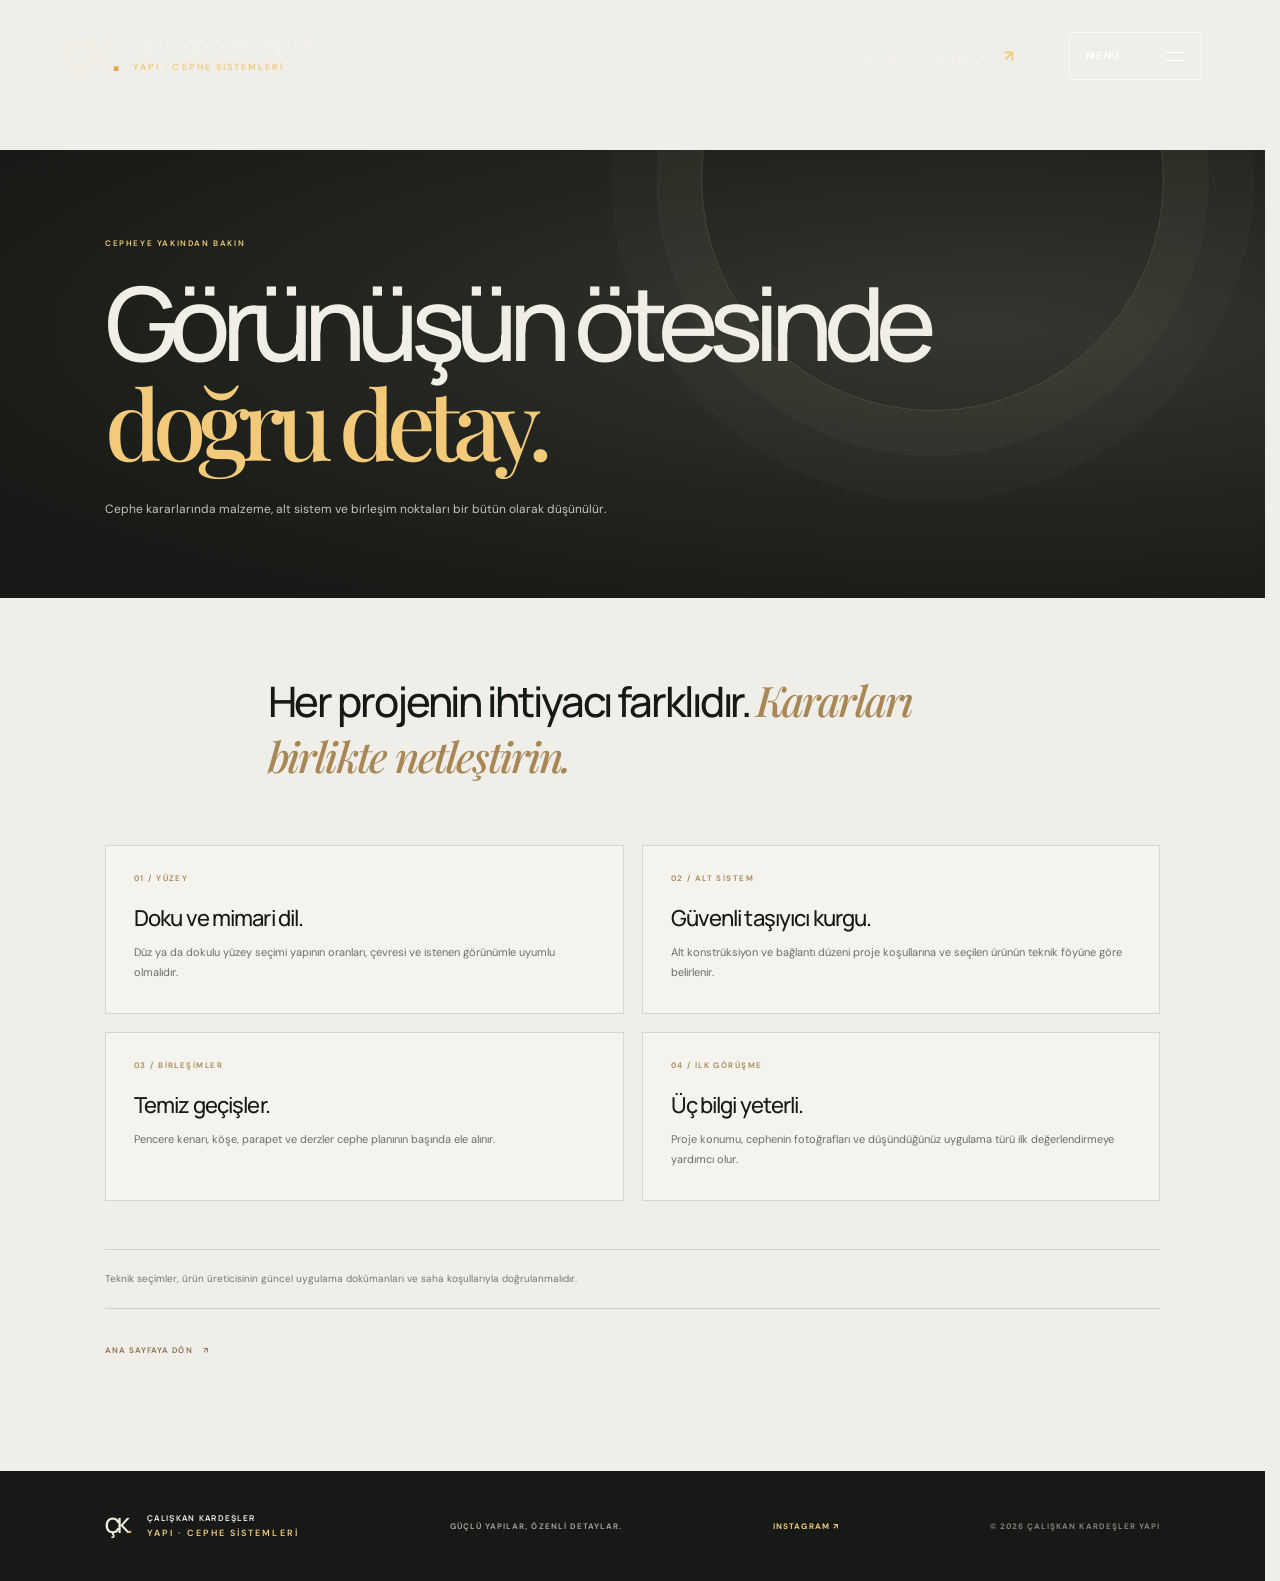
==== commit 59889708: "Fix shared navigation and refresh position; improve Instagram gallery and message drafts Fix fullscr" ====
--- a/cephe-rehberi.html
+++ b/cephe-rehberi.html
@@ -1 +1,7 @@
-<!doctype html><html lang="tr"><head><meta charset="utf-8"><meta name="viewport" content="width=device-width, initial-scale=1"><meta name="theme-color" content="#171916"><meta name="description" content="Dış cephe sistemleri, yüzey seçimi ve uygulama detayları hakkında pratik rehber."><title>Cephe Rehberi — Çalışkan Kardeşler Yapı</title><link rel="preconnect" href="https://fonts.googleapis.com"><link rel="preconnect" href="https://fonts.gstatic.com" crossorigin><link href="https://fonts.googleapis.com/css2?family=DM+Sans:wght@400;500;600;700&family=Manrope:wght@400;500;600;700;800&family=Playfair+Display:ital,wght@0,500;0,600;1,500&display=swap" rel="stylesheet"><link rel="stylesheet" href="construction.css?v=2"><link rel="stylesheet" href="typography.css?v=2"><link rel="stylesheet" href="storytelling.css?v=2"><link rel="stylesheet" href="identity.css?v=11"><link rel="stylesheet" href="pages.css?v=1"><script src="construction.js?v=5" defer></script></head><body><header class="header" id="top"><a class="brand" href="index.html#top" aria-label="Çalışkan Kardeşler Yapı ana sayfa"><span class="brand-mark">ÇK<span>.</span></span><span class="brand-name">ÇALIŞKAN KARDEŞLER<small>YAPI · CEPHE SİSTEMLERİ</small></span></a><nav class="nav" id="site-nav" aria-label="Ana menü"><div class="nav-inner"><p class="nav-kicker">ÇALIŞKAN KARDEŞLER YAPI <span>—</span> MENÜ</p><a href="hakkimizda.html"><small>01</small> Hakkımızda <b>↗</b></a><a href="uzmanlik.html"><small>02</small> Uzmanlık <b>↗</b></a><a href="cephe-rehberi.html"><small>03</small> Cephe rehberi <b>↗</b></a><a href="projeler.html"><small>04</small> Projeler <b>↗</b></a><a href="iletisim.html"><small>05</small> İletişim <b>↗</b></a><p class="nav-note">Yapıya değer katan cepheler.<br>İstanbul · Türkiye</p></div><aside class="nav-feature"><div class="nav-feature-photo"><img src="assets/instagram-project-night.jpg" alt="Sıcak cephe aydınlatmalı yapı"><span>INSTAGRAM’DAN / SAHADAN</span></div><div class="nav-feature-copy"><p>CEPHEDE ÖNE ÇIKANLAR</p><h2>Detaylar<br><em>fark yaratır.</em></h2><a href="projeler.html">Projeleri incele <b>↗</b></a></div><div class="nav-feature-bottom"><div><span>UZMANLIK</span><b>Fibercement · Betopan · Dış cephe</b></div><a href="https://www.instagram.com/caliskankardesleryapi/" target="_blank" rel="noopener noreferrer">Instagram’da bize yazın <b>↗</b></a></div></aside></nav><a class="header-contact" href="iletisim.html">PROJENİZİ KONUŞALIM <span>↗</span></a><button class="menu-toggle" aria-label="Menüyü aç" aria-expanded="false" aria-controls="site-nav"><span class="menu-label">MENÜ</span><i></i><i></i></button></header><main class="inner-page"><section class="page-hero"><p class="page-kicker">CEPHEYE YAKINDAN BAKIN</p><h1>Görünüşün ötesinde<br><em>doğru detay.</em></h1><p>Cephe kararlarında malzeme, alt sistem ve birleşim noktaları bir bütün olarak düşünülür.</p></section><div class="page-body"><p class="page-intro">Her projenin ihtiyacı farklıdır. <em>Kararları birlikte netleştirin.</em></p><div class="page-columns"><article class="page-card"><span>01 / YÜZEY</span><h2>Doku ve mimari dil.</h2><p>Düz ya da dokulu yüzey seçimi yapının oranları, çevresi ve istenen görünümle uyumlu olmalıdır.</p></article><article class="page-card"><span>02 / ALT SİSTEM</span><h2>Güvenli taşıyıcı kurgu.</h2><p>Alt konstrüksiyon ve bağlantı düzeni proje koşullarına ve seçilen ürünün teknik föyüne göre belirlenir.</p></article><article class="page-card"><span>03 / BİRLEŞİMLER</span><h2>Temiz geçişler.</h2><p>Pencere kenarı, köşe, parapet ve derzler cephe planının başında ele alınır.</p></article><article class="page-card"><span>04 / İLK GÖRÜŞME</span><h2>Üç bilgi yeterli.</h2><p>Proje konumu, cephenin fotoğrafları ve düşündüğünüz uygulama türü ilk değerlendirmeye yardımcı olur.</p></article></div><p class="page-note">Teknik seçimler, ürün üreticisinin güncel uygulama dokümanları ve saha koşullarıyla doğrulanmalıdır.</p><a class="page-back" href="index.html#top">Ana sayfaya dön <span>↗</span></a></div></main><footer class="footer"><a class="brand footer-brand" href="index.html#top"><span class="brand-mark">ÇK<span>.</span></span><span class="brand-name">ÇALIŞKAN KARDEŞLER<small>YAPI · CEPHE SİSTEMLERİ</small></span></a><span class="footer-motto">GÜÇLÜ YAPILAR, ÖZENLİ DETAYLAR.</span><a href="https://www.instagram.com/caliskankardesleryapi/" target="_blank" rel="noopener noreferrer">INSTAGRAM ↗</a><span class="copyright">© 2026 ÇALIŞKAN KARDEŞLER YAPI</span></footer></body></html>
+<!doctype html><html lang="tr"><head><meta charset="utf-8"><meta name="viewport" content="width=device-width, initial-scale=1"><meta name="theme-color" content="#171916"><meta name="description" content="Dış cephe sistemleri, yüzey seçimi ve uygulama detayları hakkında pratik rehber."><title>Cephe Rehberi — Çalışkan Kardeşler Yapı</title><link rel="preconnect" href="https://fonts.googleapis.com"><link rel="preconnect" href="https://fonts.gstatic.com" crossorigin><link href="https://fonts.googleapis.com/css2?family=DM+Sans:wght@400;500;600;700&family=Manrope:wght@400;500;600;700;800&family=Playfair+Display:ital,wght@0,500;0,600;1,500&display=swap" rel="stylesheet"><link rel="stylesheet" href="construction.css?v=2"><link rel="stylesheet" href="typography.css?v=2"><link rel="stylesheet" href="storytelling.css?v=2"><link rel="stylesheet" href="identity.css?v=12"><link rel="stylesheet" href="pages.css?v=1"><script src="construction.js?v=7" defer></script><script>
+if ('scrollRestoration' in history) history.scrollRestoration = 'manual';
+if (performance.getEntriesByType('navigation')[0]?.type === 'reload') {
+  history.replaceState(history.state, '', location.pathname + location.search);
+  addEventListener('pageshow', () => scrollTo({top: 0, left: 0, behavior: 'instant'}), {once: true});
+}
+</script></head><body><header class="header" id="top"><a class="brand" href="index.html#top" aria-label="Çalışkan Kardeşler Yapı ana sayfa"><span class="brand-mark">ÇK<span>.</span></span><span class="brand-name">ÇALIŞKAN KARDEŞLER<small>YAPI · CEPHE SİSTEMLERİ</small></span></a><nav class="nav" id="site-nav" aria-label="Ana menü"><div class="nav-inner"><p class="nav-kicker">ÇALIŞKAN KARDEŞLER YAPI <span>—</span> MENÜ</p><a href="hakkimizda.html"><small>01</small> Hakkımızda <b>↗</b></a><a href="uzmanlik.html"><small>02</small> Uzmanlık <b>↗</b></a><a href="cephe-rehberi.html"><small>03</small> Cephe rehberi <b>↗</b></a><a href="projeler.html"><small>04</small> Projeler <b>↗</b></a><a href="iletisim.html"><small>05</small> İletişim <b>↗</b></a><p class="nav-note">Yapıya değer katan cepheler.<br>İstanbul · Türkiye</p></div><aside class="nav-feature"><div class="nav-feature-photo"><img src="assets/instagram-project-night.jpg" alt="Sıcak cephe aydınlatmalı yapı"><span>INSTAGRAM’DAN / SAHADAN</span></div><div class="nav-feature-copy"><p>CEPHEDE ÖNE ÇIKANLAR</p><h2>Detaylar<br><em>fark yaratır.</em></h2><a href="projeler.html">Projeleri incele <b>↗</b></a></div><div class="nav-feature-bottom"><div><span>UZMANLIK</span><b>Fibercement · Betopan · Dış cephe</b></div><a data-instagram-message href="https://www.instagram.com/caliskankardesleryapi/" target="_blank" rel="noopener noreferrer">Instagram’da bize yazın <b>↗</b></a></div></aside></nav><a class="header-contact" href="iletisim.html">PROJENİZİ KONUŞALIM <span>↗</span></a><button class="menu-toggle" aria-label="Menüyü aç" aria-expanded="false" aria-controls="site-nav"><span class="menu-label">MENÜ</span><i></i><i></i></button></header><main class="inner-page"><section class="page-hero"><p class="page-kicker">CEPHEYE YAKINDAN BAKIN</p><h1>Görünüşün ötesinde<br><em>doğru detay.</em></h1><p>Cephe kararlarında malzeme, alt sistem ve birleşim noktaları bir bütün olarak düşünülür.</p></section><div class="page-body"><p class="page-intro">Her projenin ihtiyacı farklıdır. <em>Kararları birlikte netleştirin.</em></p><div class="page-columns"><article class="page-card"><span>01 / YÜZEY</span><h2>Doku ve mimari dil.</h2><p>Düz ya da dokulu yüzey seçimi yapının oranları, çevresi ve istenen görünümle uyumlu olmalıdır.</p></article><article class="page-card"><span>02 / ALT SİSTEM</span><h2>Güvenli taşıyıcı kurgu.</h2><p>Alt konstrüksiyon ve bağlantı düzeni proje koşullarına ve seçilen ürünün teknik föyüne göre belirlenir.</p></article><article class="page-card"><span>03 / BİRLEŞİMLER</span><h2>Temiz geçişler.</h2><p>Pencere kenarı, köşe, parapet ve derzler cephe planının başında ele alınır.</p></article><article class="page-card"><span>04 / İLK GÖRÜŞME</span><h2>Üç bilgi yeterli.</h2><p>Proje konumu, cephenin fotoğrafları ve düşündüğünüz uygulama türü ilk değerlendirmeye yardımcı olur.</p></article></div><p class="page-note">Teknik seçimler, ürün üreticisinin güncel uygulama dokümanları ve saha koşullarıyla doğrulanmalıdır.</p><a class="page-back" href="index.html#top">Ana sayfaya dön <span>↗</span></a></div></main><footer class="footer"><a class="brand footer-brand" href="index.html#top"><span class="brand-mark">ÇK<span>.</span></span><span class="brand-name">ÇALIŞKAN KARDEŞLER<small>YAPI · CEPHE SİSTEMLERİ</small></span></a><span class="footer-motto">GÜÇLÜ YAPILAR, ÖZENLİ DETAYLAR.</span><a href="https://www.instagram.com/caliskankardesleryapi/" target="_blank" rel="noopener noreferrer">INSTAGRAM ↗</a><span class="copyright">© 2026 ÇALIŞKAN KARDEŞLER YAPI</span></footer></body></html>
--- a/identity.css
+++ b/identity.css
@@ -1,172 +1,214 @@
-/* A distinct, architectural identity: oversized signature, open motion and editorial rhythm. */
-html{overflow-x:clip}
-.header{height:112px;padding-inline:clamp(24px,5vw,82px);gap:24px}
-.header.scrolled{height:92px}
-.brand{gap:17px;position:relative;z-index:42}
-.brand-mark{font-size:43px;line-height:.9;letter-spacing:-.14em}
-.brand-name{font-size:13px;letter-spacing:.16em;line-height:1.45}
-.brand-name small{font-size:9px;letter-spacing:.23em;margin-top:4px}
-.header-contact{font-size:10px;letter-spacing:.14em;margin-left:auto;margin-right:30px;position:relative;z-index:42}
-.menu-toggle{display:flex;position:relative;z-index:42;min-width:125px;height:48px;align-items:center;justify-content:center;gap:17px;background:transparent;border:1px solid rgba(255,255,255,.46);color:#fff;cursor:pointer;transition:background .3s,border-color .3s;}
-.menu-toggle:hover{background:rgba(255,255,255,.12);border-color:#fff}
-.menu-toggle .menu-label{font:700 10px var(--sans);letter-spacing:.2em}
-.menu-toggle i{width:23px;height:1px;background:#fff;transition:transform .35s, width .35s;position:absolute;right:18px}
-.menu-toggle i:first-of-type{transform:translateY(-4px)}
-.menu-toggle i:last-of-type{transform:translateY(4px)}
-.nav-open .menu-toggle{background:var(--gold);border-color:var(--gold);color:var(--ink)}
-.nav-open .menu-toggle i{background:var(--ink)}
-.nav-open .menu-toggle i:first-of-type{transform:rotate(45deg)}
-.nav-open .menu-toggle i:last-of-type{transform:rotate(-45deg)}
-.nav-open .menu-toggle .menu-label{opacity:0;transition:opacity .2s}
-.nav{position:fixed;z-index:38;inset:0;display:flex;justify-content:flex-start;align-items:stretch;gap:0;padding:clamp(130px,17vh,190px) 8vw 50px;background:#1b1e1a;visibility:hidden;opacity:0;transform:translateY(-18px);transition:opacity .55s ease,visibility .55s,transform .75s cubic-bezier(.16,.75,.2,1);overflow:hidden}
-.nav:before{content:"";position:absolute;inset:0 0 0 59%;background:linear-gradient(90deg,#1b1e1a 0%,rgba(27,30,26,.56) 33%,rgba(27,30,26,.12) 100%),linear-gradient(0deg,rgba(27,30,26,.5),transparent 60%),url("assets/cky-project-3.jpg") center/cover;filter:saturate(.68);opacity:.74;transform:scale(1.06);transition:transform 1.3s cubic-bezier(.16,.75,.2,1)}
-.nav-open .nav{visibility:visible;opacity:1;transform:translateY(0)}
-.nav-open .nav:before{transform:scale(1)}
-.nav-inner{position:relative;z-index:1;width:min(740px,70vw);display:flex;flex-direction:column;align-items:stretch}
-.nav-kicker{font:700 10px var(--sans);letter-spacing:.22em;color:#c7b58f;margin:0 0 30px 8px}
-.nav-kicker span{color:#6e7068;margin:0 8px}
-.nav a{display:flex;align-items:center;gap:19px;padding:12px 8px 13px;border-bottom:1px solid rgba(240,236,225,.16);color:#f4f1e9;font:600 clamp(36px,5.2vw,76px)/1.08 var(--display);letter-spacing:-.065em;transition:color .25s,padding .45s cubic-bezier(.16,.75,.2,1)}
-.nav a small{width:30px;align-self:flex-start;padding-top:11px;color:#a9946e;font:600 10px var(--sans);letter-spacing:.08em}
-.nav a b{margin-left:auto;color:#c8a66c;font:400 25px var(--sans);opacity:0;transform:translate(-12px,8px);transition:opacity .3s,transform .3s}
-.nav a:hover{color:#dbc194;padding-left:22px}
-.nav a:hover b{opacity:1;transform:translate(0,0)}
-.nav-open .nav a{animation:nav-enter .65s both cubic-bezier(.16,.75,.2,1)}
-.nav-open .nav a:nth-of-type(2){animation-delay:.07s}.nav-open .nav a:nth-of-type(3){animation-delay:.13s}.nav-open .nav a:nth-of-type(4){animation-delay:.19s}.nav-open .nav a:nth-of-type(5){animation-delay:.25s}
-@keyframes nav-enter{from{opacity:0;transform:translateY(28px);clip-path:inset(0 0 100% 0)}to{opacity:1;transform:translateY(0);clip-path:inset(0)}}
-.nav-note{margin:25px 0 0 8px;color:#aaa99e;font:500 11px/1.8 var(--sans);letter-spacing:.06em}
-.build-hero{grid-template-columns:minmax(320px,.76fr) minmax(0,1.24fr);gap:clamp(18px,3vw,54px);padding-inline:clamp(24px,5vw,82px);overflow:hidden}
-.build-hero .hero-content{z-index:2;max-width:570px}
-.build-hero h1{font-size:clamp(70px,8.3vw,128px);letter-spacing:-.095em}
-.build-stage{padding:14px 0 12px;background:transparent;border:0;box-shadow:none;backdrop-filter:none;max-width:860px}
-.build-stage-head{height:28px;font-size:8px;letter-spacing:.22em}
-.build-scene{height:clamp(350px,43vw,560px);margin-top:8px;border:0;background:radial-gradient(ellipse at 53% 78%,rgba(164,149,117,.25),transparent 45%),linear-gradient(145deg,rgba(49,55,50,.64),rgba(29,33,29,.24) 75%,transparent);mask-image:linear-gradient(90deg,transparent 0%,#000 6%,#000 94%,transparent 100%)}
-.build-blueprint{opacity:.56;background-size:80px 80px}
-.build-illustration{transform:translate3d(var(--scene-x,0),var(--scene-y,0),0);transition:opacity .8s ease,transform .7s cubic-bezier(.2,.7,.2,1)}
-.build-stage[data-current="4"] .build-illustration{transform:translate3d(0,0,0) scale(1.04)}
-.build-finish-photo img{transform:scale(1.12);transition:transform 10s cubic-bezier(.16,.75,.2,1)}
-.stage-copy{min-height:92px}
-.stage-copy h2{font-size:clamp(19px,2vw,27px)}
-.stage-copy p{font-size:11px;max-width:510px}
-.stage-controls{padding-top:15px}
-.stage-dot{font-size:9px}
-.stage-dot>span{font-size:8px}
-.stage-replay{width:35px;height:35px}
-.brand-ticker{height:112px;display:flex;align-items:center;overflow:hidden;background:#c9b28a;color:#24251f;transform:rotate(-1.5deg) scale(1.03);margin:0 0 5px;position:relative;z-index:2}
-.brand-ticker-track{display:flex;align-items:center;gap:36px;width:max-content;white-space:nowrap;animation:ticker-drift 34s linear infinite}
-.brand-ticker-track span{font:800 clamp(31px,5vw,72px)/1 var(--display);letter-spacing:-.075em}
-.brand-ticker-track i{font:400 clamp(24px,3vw,42px) var(--serif);color:#756448}
-@keyframes ticker-drift{to{transform:translateX(-50%)}}
-.intro{padding-top:170px}
-.intro h2,.expertise h2,.projects h2,.approach h2,.contact h2{letter-spacing:-.09em}
-.expertise{position:relative;overflow:hidden}
-.expertise:after{content:"03";position:absolute;right:-.02em;top:.02em;color:rgba(255,255,255,.035);font:800 clamp(250px,40vw,650px)/.8 var(--display);letter-spacing:-.12em;pointer-events:none}
-.expertise-top,.expertise-list,.expertise-foot{position:relative;z-index:1}
-.expertise-item{transition:padding .5s cubic-bezier(.16,.75,.2,1),background .5s}
-.expertise-item:hover{padding-left:18px;padding-right:18px;background:rgba(255,255,255,.035)}
-.project-grid{grid-template-columns:1.15fr .86fr .78fr;grid-template-rows:470px;gap:clamp(15px,2.4vw,38px);align-items:start}
-.project-card{height:100%;min-height:370px;overflow:hidden}
-.project-card-large{grid-column:auto;grid-row:auto;height:470px}
-.project-card-tall{grid-column:auto;grid-row:auto;height:390px;margin-top:75px}
-.project-card:nth-child(3){height:320px;margin-top:150px}
-.project-card img{transition:transform 1.4s cubic-bezier(.16,.75,.2,1),filter .8s}
-.project-card:hover img{transform:scale(1.07);filter:saturate(1.06)}
-.project-caption{font-size:clamp(20px,2.2vw,33px)}
-.facade-guide{position:relative}
-.facade-guide:before{content:"CEPHE";position:absolute;right:4vw;top:30px;color:rgba(34,37,31,.035);font:800 clamp(90px,18vw,260px)/1 var(--display);letter-spacing:-.1em;pointer-events:none}
-.guide-heading,.guide-grid,.guide-note{position:relative;z-index:1}
-.reviews{background:radial-gradient(ellipse at 78% 30%,#36382f 0%,#20231f 55%)}
-.review-card{background:transparent;border:0;border-top:1px solid rgba(232,222,202,.28);border-bottom:1px solid rgba(232,222,202,.18);padding:32px 12px}
-.review-card:before{content:"“";position:absolute;right:10%;top:-82px;color:rgba(215,190,143,.08);font:400 250px/.9 var(--serif)}
-.review-card>*{position:relative}
-@media(max-width:900px){.header{height:96px}.header.scrolled{height:82px}.header-contact{margin-right:18px}.brand-mark{font-size:36px}.brand-name{font-size:11px}.brand-name small{font-size:8px}.build-hero{grid-template-columns:minmax(260px,.75fr) minmax(0,1.25fr);gap:18px;padding-inline:6vw}.build-hero h1{font-size:clamp(60px,8vw,82px)}.build-stage{padding-inline:0}.build-scene{height:clamp(300px,42vw,390px)}.project-grid{grid-template-columns:1.05fr .9fr .8fr;grid-template-rows:390px;gap:14px}.project-card-large{height:390px}.project-card-tall{height:330px;margin-top:60px}.project-card:nth-child(3){height:270px;margin-top:120px}}
-@media(max-width:640px){.header,.header.scrolled{height:82px;padding-inline:20px}.brand{gap:12px}.brand-mark{font-size:38px}.brand-name{font-size:11px;letter-spacing:.12em}.brand-name small{font-size:8px;letter-spacing:.18em}.header-contact{display:none}.menu-toggle{min-width:90px;height:42px;gap:12px}.menu-toggle .menu-label{font-size:8px}.menu-toggle i{width:18px;right:13px}.nav{padding:130px 24px 34px}.nav:before{inset:40% 0 0 0;background:linear-gradient(0deg,rgba(27,30,26,.15),#1b1e1a 100%),url("assets/cky-project-3.jpg") center/cover;opacity:.25}.nav-inner{width:100%}.nav-kicker{font-size:8px;margin:0 0 24px 4px}.nav a{font-size:clamp(34px,9vw,50px);padding:13px 4px}.nav a small{width:23px;font-size:8px;padding-top:9px}.nav a b{font-size:19px;opacity:1;transform:none}.nav-note{font-size:10px;margin:22px 4px 0}.build-hero{padding:104px 20px 30px;gap:15px;min-height:100svh}.build-hero .hero-content .eyebrow{font-size:8px}.build-hero h1{font-size:clamp(56px,13vw,76px);line-height:.91}.build-hero .hero-lead{font-size:11px;max-width:330px}.build-stage{padding:3px 0 0}.build-stage-head{height:20px;font-size:7px}.build-scene{height:clamp(230px,62vw,310px);margin-top:4px;mask-image:linear-gradient(90deg,transparent,#000 5%,#000 95%,transparent)}.stage-copy{min-height:77px;padding:10px 0 5px}.stage-copy h2{font-size:18px}.stage-copy p{font-size:9px}.stage-controls{padding-top:11px}.stage-dot{gap:5px}.stage-dot>span{font-size:7px}.stage-replay{width:28px;height:28px}.brand-ticker{height:72px;margin:0 0 0;transform:rotate(-2deg) scale(1.04)}.brand-ticker-track{gap:22px}.brand-ticker-track span{font-size:33px}.brand-ticker-track i{font-size:22px}.intro{padding-top:112px}.project-grid{grid-template-columns:1fr 1fr;grid-template-rows:280px 205px;gap:10px}.project-card{min-height:0}.project-card-large{grid-column:1 / span 2;grid-row:1;height:280px}.project-card-tall{grid-column:1;grid-row:2;height:205px;margin-top:0}.project-card:nth-child(3){grid-column:2;grid-row:2;height:205px;margin-top:0}.project-caption{font-size:17px}.reviews .review-card{padding:24px 4px}.brand-ticker-track{animation-duration:26s}}
-@media(max-width:380px){.header,.header.scrolled{padding-inline:15px}.brand-name{font-size:9px}.menu-toggle{min-width:82px}.build-hero{padding-inline:16px}.build-hero h1{font-size:52px}.build-scene{height:220px}}
-@media(prefers-reduced-motion:reduce){.brand-ticker-track,.nav-open .nav a{animation:none!important}.build-illustration,.build-finish-photo img,.nav,.nav:before{transition:none!important}}
+/* A distinct, architectural identity: oversized signature, open motion and editorial rhythm. */
+html{overflow-x:clip}
+.header{height:112px;padding-inline:clamp(24px,5vw,82px);gap:24px}
+.header.scrolled{height:92px}
+.brand{gap:17px;position:relative;z-index:42}
+.brand-mark{font-size:43px;line-height:.9;letter-spacing:-.14em}
+.brand-name{font-size:13px;letter-spacing:.16em;line-height:1.45}
+.brand-name small{font-size:9px;letter-spacing:.23em;margin-top:4px}
+.header-contact{font-size:10px;letter-spacing:.14em;margin-left:auto;margin-right:30px;position:relative;z-index:42}
+.menu-toggle{display:flex;position:relative;z-index:42;min-width:125px;height:48px;align-items:center;justify-content:center;gap:17px;background:transparent;border:1px solid rgba(255,255,255,.46);color:#fff;cursor:pointer;transition:background .3s,border-color .3s;}
+.menu-toggle:hover{background:rgba(255,255,255,.12);border-color:#fff}
+.menu-toggle .menu-label{font:700 10px var(--sans);letter-spacing:.2em}
+.menu-toggle i{width:23px;height:1px;background:#fff;transition:transform .35s, width .35s;position:absolute;right:18px}
+.menu-toggle i:first-of-type{transform:translateY(-4px)}
+.menu-toggle i:last-of-type{transform:translateY(4px)}
+.nav-open .menu-toggle{background:var(--gold);border-color:var(--gold);color:var(--ink)}
+.nav-open .menu-toggle i{background:var(--ink)}
+.nav-open .menu-toggle i:first-of-type{transform:rotate(45deg)}
+.nav-open .menu-toggle i:last-of-type{transform:rotate(-45deg)}
+.nav-open .menu-toggle .menu-label{opacity:0;transition:opacity .2s}
+.nav{position:fixed;z-index:38;inset:0;display:flex;justify-content:flex-start;align-items:stretch;gap:0;padding:clamp(130px,17vh,190px) 8vw 50px;background:#1b1e1a;visibility:hidden;opacity:0;transform:translateY(-18px);transition:opacity .55s ease,visibility .55s,transform .75s cubic-bezier(.16,.75,.2,1);overflow:hidden}
+.nav:before{content:"";position:absolute;inset:0 0 0 59%;background:linear-gradient(90deg,#1b1e1a 0%,rgba(27,30,26,.56) 33%,rgba(27,30,26,.12) 100%),linear-gradient(0deg,rgba(27,30,26,.5),transparent 60%),url("assets/cky-project-3.jpg") center/cover;filter:saturate(.68);opacity:.74;transform:scale(1.06);transition:transform 1.3s cubic-bezier(.16,.75,.2,1)}
+.nav-open .nav{visibility:visible;opacity:1;transform:translateY(0)}
+.nav-open .nav:before{transform:scale(1)}
+.nav-inner{position:relative;z-index:1;width:min(740px,70vw);display:flex;flex-direction:column;align-items:stretch}
+.nav-kicker{font:700 10px var(--sans);letter-spacing:.22em;color:#c7b58f;margin:0 0 30px 8px}
+.nav-kicker span{color:#6e7068;margin:0 8px}
+.nav a{display:flex;align-items:center;gap:19px;padding:12px 8px 13px;border-bottom:1px solid rgba(240,236,225,.16);color:#f4f1e9;font:600 clamp(36px,5.2vw,76px)/1.08 var(--display);letter-spacing:-.065em;transition:color .25s,padding .45s cubic-bezier(.16,.75,.2,1)}
+.nav a small{width:30px;align-self:flex-start;padding-top:11px;color:#a9946e;font:600 10px var(--sans);letter-spacing:.08em}
+.nav a b{margin-left:auto;color:#c8a66c;font:400 25px var(--sans);opacity:0;transform:translate(-12px,8px);transition:opacity .3s,transform .3s}
+.nav a:hover{color:#dbc194;padding-left:22px}
+.nav a:hover b{opacity:1;transform:translate(0,0)}
+.nav-open .nav a{animation:nav-enter .65s both cubic-bezier(.16,.75,.2,1)}
+.nav-open .nav a:nth-of-type(2){animation-delay:.07s}.nav-open .nav a:nth-of-type(3){animation-delay:.13s}.nav-open .nav a:nth-of-type(4){animation-delay:.19s}.nav-open .nav a:nth-of-type(5){animation-delay:.25s}
+@keyframes nav-enter{from{opacity:0;transform:translateY(28px);clip-path:inset(0 0 100% 0)}to{opacity:1;transform:translateY(0);clip-path:inset(0)}}
+.nav-note{margin:25px 0 0 8px;color:#aaa99e;font:500 11px/1.8 var(--sans);letter-spacing:.06em}
+.build-hero{grid-template-columns:minmax(320px,.76fr) minmax(0,1.24fr);gap:clamp(18px,3vw,54px);padding-inline:clamp(24px,5vw,82px);overflow:hidden}
+.build-hero .hero-content{z-index:2;max-width:570px}
+.build-hero h1{font-size:clamp(70px,8.3vw,128px);letter-spacing:-.095em}
+.build-stage{padding:14px 0 12px;background:transparent;border:0;box-shadow:none;backdrop-filter:none;max-width:860px}
+.build-stage-head{height:28px;font-size:8px;letter-spacing:.22em}
+.build-scene{height:clamp(350px,43vw,560px);margin-top:8px;border:0;background:radial-gradient(ellipse at 53% 78%,rgba(164,149,117,.25),transparent 45%),linear-gradient(145deg,rgba(49,55,50,.64),rgba(29,33,29,.24) 75%,transparent);mask-image:linear-gradient(90deg,transparent 0%,#000 6%,#000 94%,transparent 100%)}
+.build-blueprint{opacity:.56;background-size:80px 80px}
+.build-illustration{transform:translate3d(var(--scene-x,0),var(--scene-y,0),0);transition:opacity .8s ease,transform .7s cubic-bezier(.2,.7,.2,1)}
+.build-stage[data-current="4"] .build-illustration{transform:translate3d(0,0,0) scale(1.04)}
+.build-finish-photo img{transform:scale(1.12);transition:transform 10s cubic-bezier(.16,.75,.2,1)}
+.stage-copy{min-height:92px}
+.stage-copy h2{font-size:clamp(19px,2vw,27px)}
+.stage-copy p{font-size:11px;max-width:510px}
+.stage-controls{padding-top:15px}
+.stage-dot{font-size:9px}
+.stage-dot>span{font-size:8px}
+.stage-replay{width:35px;height:35px}
+.brand-ticker{height:112px;display:flex;align-items:center;overflow:hidden;background:#c9b28a;color:#24251f;transform:rotate(-1.5deg) scale(1.03);margin:0 0 5px;position:relative;z-index:2}
+.brand-ticker-track{display:flex;align-items:center;gap:36px;width:max-content;white-space:nowrap;animation:ticker-drift 34s linear infinite}
+.brand-ticker-track span{font:800 clamp(31px,5vw,72px)/1 var(--display);letter-spacing:-.075em}
+.brand-ticker-track i{font:400 clamp(24px,3vw,42px) var(--serif);color:#756448}
+@keyframes ticker-drift{to{transform:translateX(-50%)}}
+.intro{padding-top:170px}
+.intro h2,.expertise h2,.projects h2,.approach h2,.contact h2{letter-spacing:-.09em}
+.expertise{position:relative;overflow:hidden}
+.expertise:after{content:"03";position:absolute;right:-.02em;top:.02em;color:rgba(255,255,255,.035);font:800 clamp(250px,40vw,650px)/.8 var(--display);letter-spacing:-.12em;pointer-events:none}
+.expertise-top,.expertise-list,.expertise-foot{position:relative;z-index:1}
+.expertise-item{transition:padding .5s cubic-bezier(.16,.75,.2,1),background .5s}
+.expertise-item:hover{padding-left:18px;padding-right:18px;background:rgba(255,255,255,.035)}
+.project-grid{grid-template-columns:1.15fr .86fr .78fr;grid-template-rows:470px;gap:clamp(15px,2.4vw,38px);align-items:start}
+.project-card{height:100%;min-height:370px;overflow:hidden}
+.project-card-large{grid-column:auto;grid-row:auto;height:470px}
+.project-card-tall{grid-column:auto;grid-row:auto;height:390px;margin-top:75px}
+.project-card:nth-child(3){height:320px;margin-top:150px}
+.project-card img{transition:transform 1.4s cubic-bezier(.16,.75,.2,1),filter .8s}
+.project-card:hover img{transform:scale(1.07);filter:saturate(1.06)}
+.project-caption{font-size:clamp(20px,2.2vw,33px)}
+.facade-guide{position:relative}
+.facade-guide:before{content:"CEPHE";position:absolute;right:4vw;top:30px;color:rgba(34,37,31,.035);font:800 clamp(90px,18vw,260px)/1 var(--display);letter-spacing:-.1em;pointer-events:none}
+.guide-heading,.guide-grid,.guide-note{position:relative;z-index:1}
+.reviews{background:radial-gradient(ellipse at 78% 30%,#36382f 0%,#20231f 55%)}
+.review-card{background:transparent;border:0;border-top:1px solid rgba(232,222,202,.28);border-bottom:1px solid rgba(232,222,202,.18);padding:32px 12px}
+.review-card:before{content:"“";position:absolute;right:10%;top:-82px;color:rgba(215,190,143,.08);font:400 250px/.9 var(--serif)}
+.review-card>*{position:relative}
+@media(max-width:900px){.header{height:96px}.header.scrolled{height:82px}.header-contact{margin-right:18px}.brand-mark{font-size:36px}.brand-name{font-size:11px}.brand-name small{font-size:8px}.build-hero{grid-template-columns:minmax(260px,.75fr) minmax(0,1.25fr);gap:18px;padding-inline:6vw}.build-hero h1{font-size:clamp(60px,8vw,82px)}.build-stage{padding-inline:0}.build-scene{height:clamp(300px,42vw,390px)}.project-grid{grid-template-columns:1.05fr .9fr .8fr;grid-template-rows:390px;gap:14px}.project-card-large{height:390px}.project-card-tall{height:330px;margin-top:60px}.project-card:nth-child(3){height:270px;margin-top:120px}}
+@media(max-width:640px){.header,.header.scrolled{height:82px;padding-inline:20px}.brand{gap:12px}.brand-mark{font-size:38px}.brand-name{font-size:11px;letter-spacing:.12em}.brand-name small{font-size:8px;letter-spacing:.18em}.header-contact{display:none}.menu-toggle{min-width:90px;height:42px;gap:12px}.menu-toggle .menu-label{font-size:8px}.menu-toggle i{width:18px;right:13px}.nav{padding:130px 24px 34px}.nav:before{inset:40% 0 0 0;background:linear-gradient(0deg,rgba(27,30,26,.15),#1b1e1a 100%),url("assets/cky-project-3.jpg") center/cover;opacity:.25}.nav-inner{width:100%}.nav-kicker{font-size:8px;margin:0 0 24px 4px}.nav a{font-size:clamp(34px,9vw,50px);padding:13px 4px}.nav a small{width:23px;font-size:8px;padding-top:9px}.nav a b{font-size:19px;opacity:1;transform:none}.nav-note{font-size:10px;margin:22px 4px 0}.build-hero{padding:104px 20px 30px;gap:15px;min-height:100svh}.build-hero .hero-content .eyebrow{font-size:8px}.build-hero h1{font-size:clamp(56px,13vw,76px);line-height:.91}.build-hero .hero-lead{font-size:11px;max-width:330px}.build-stage{padding:3px 0 0}.build-stage-head{height:20px;font-size:7px}.build-scene{height:clamp(230px,62vw,310px);margin-top:4px;mask-image:linear-gradient(90deg,transparent,#000 5%,#000 95%,transparent)}.stage-copy{min-height:77px;padding:10px 0 5px}.stage-copy h2{font-size:18px}.stage-copy p{font-size:9px}.stage-controls{padding-top:11px}.stage-dot{gap:5px}.stage-dot>span{font-size:7px}.stage-replay{width:28px;height:28px}.brand-ticker{height:72px;margin:0 0 0;transform:rotate(-2deg) scale(1.04)}.brand-ticker-track{gap:22px}.brand-ticker-track span{font-size:33px}.brand-ticker-track i{font-size:22px}.intro{padding-top:112px}.project-grid{grid-template-columns:1fr 1fr;grid-template-rows:280px 205px;gap:10px}.project-card{min-height:0}.project-card-large{grid-column:1 / span 2;grid-row:1;height:280px}.project-card-tall{grid-column:1;grid-row:2;height:205px;margin-top:0}.project-card:nth-child(3){grid-column:2;grid-row:2;height:205px;margin-top:0}.project-caption{font-size:17px}.reviews .review-card{padding:24px 4px}.brand-ticker-track{animation-duration:26s}}
+@media(max-width:380px){.header,.header.scrolled{padding-inline:15px}.brand-name{font-size:9px}.menu-toggle{min-width:82px}.build-hero{padding-inline:16px}.build-hero h1{font-size:52px}.build-scene{height:220px}}
+@media(prefers-reduced-motion:reduce){.brand-ticker-track,.nav-open .nav a{animation:none!important}.build-illustration,.build-finish-photo img,.nav,.nav:before{transition:none!important}}
+
+/* Brighter architectural accents with enough warmth to keep the premium tone. */
+:root{--gold:#e3a74f;--gold-light:#f3ca79;--accent-coral:#d97850;--accent-teal:#88b8a7}
+.header-contact span,.hero-link span,.expertise-item:hover .expertise-arrow{color:var(--gold-light)}
+.menu-toggle:hover{background:rgba(227,167,79,.2);border-color:var(--gold-light)}
+.nav-open .menu-toggle{background:var(--gold-light);border-color:var(--gold-light)}
+.nav-kicker,.nav a small,.nav a b{color:var(--gold-light)}
+.nav a:hover{color:#ffd997}
+.build-stage-head>span:first-child i{background:#a2d1a8;box-shadow:0 0 15px #a2d1a8}
+.build-scene{background:radial-gradient(ellipse at 52% 76%,rgba(227,167,79,.31),transparent 39%),radial-gradient(ellipse at 76% 22%,rgba(89,141,134,.16),transparent 37%),linear-gradient(145deg,rgba(49,55,50,.72),rgba(29,33,29,.2) 75%,transparent)}
+.build-blueprint{opacity:.68;background-image:linear-gradient(90deg,transparent 49.8%,rgba(235,199,131,.09) 50%,transparent 50.2%),linear-gradient(0deg,transparent 49.8%,rgba(235,199,131,.09) 50%,transparent 50.2%)}
+.crane{filter:drop-shadow(0 0 5px rgba(227,167,79,.28))}
+.build-finish-photo img{filter:saturate(1.12) brightness(.96) contrast(1.05)}
+.intro-photo img,.approach-image img{filter:saturate(1.12) brightness(.98) contrast(1.08)}
+.build-stage[data-current="4"] .build-finish-photo:after{background:linear-gradient(90deg,rgba(18,20,18,.02),rgba(18,20,18,.24)),linear-gradient(0deg,rgba(18,20,18,.48),transparent 45%)}
+.brand-ticker{background:#e3a74f}
+.brand-ticker-track i{color:#536c5f}
+.button-gold{background:var(--gold-light);box-shadow:0 8px 28px rgba(227,167,79,.14)}
+.button-gold:hover{background:#ffdda0;box-shadow:0 12px 36px rgba(227,167,79,.25)}
+.guide-icon-surface i:nth-child(2),.guide-icon-layers i:nth-child(2){background:var(--accent-teal)}
+.guide-icon-joint:before,.guide-icon-joint:after{background:var(--accent-coral)}
+.guide-icon-joint i{background:var(--accent-teal)}
+.expertise-item:hover{border-color:rgba(227,167,79,.55)}
+.review-card{border-image:linear-gradient(90deg,rgba(243,202,121,.64),rgba(136,184,167,.22),transparent) 1}
+.review-status{color:var(--gold-light)}
+.contact-cta{border-color:rgba(243,202,121,.42)}
+.contact-cta:hover{background:var(--gold-light);color:var(--ink)}
+@media(prefers-reduced-motion:no-preference){.build-stage:not([data-current="4"]) .crane{animation-name:crane-sway,crane-glint;animation-duration:6s,3.8s;animation-iteration-count:infinite,infinite}@keyframes crane-glint{0%,100%{filter:drop-shadow(0 0 2px rgba(227,167,79,.1))}50%{filter:drop-shadow(0 0 9px rgba(243,202,121,.46))}}}
+.guide-faq{display:grid;grid-template-columns:.72fr 1.28fr;gap:0 8%;margin-top:66px;border-top:1px solid #c9c5b9}
+.faq-heading{padding:24px 0}.faq-heading>span{font:700 9px var(--sans);letter-spacing:.17em;color:#a18251}.faq-heading p{max-width:220px;margin:12px 0;color:#56584f;font-size:13px;line-height:1.6}
+.guide-faq details{border-bottom:1px solid #d1cec4}.guide-faq summary{position:relative;list-style:none;cursor:pointer;padding:20px 38px 20px 0;color:#24251f;font:600 16px/1.45 var(--display);letter-spacing:-.035em}.guide-faq summary::-webkit-details-marker{display:none}.guide-faq summary:after{content:"+";position:absolute;right:3px;top:17px;color:#ad7837;font:400 22px var(--sans);transition:transform .25s}.guide-faq details[open] summary:after{transform:rotate(45deg)}.guide-faq details p{max-width:660px;margin:0;padding:0 34px 20px 0;color:#505249;font-size:13px;line-height:1.8}
+.project-action{position:absolute;right:20px;bottom:22px;z-index:3;display:inline-flex;align-items:center;gap:9px;color:#f5f1e8;font:700 9px var(--sans);letter-spacing:.07em;text-shadow:0 1px 8px rgba(0,0,0,.6);opacity:0;transform:translateY(8px);transition:opacity .3s,transform .35s}.project-card:hover .project-action,.project-card:focus-visible .project-action{opacity:1;transform:translateY(0)}.project-action b{color:var(--gold-light);font-size:15px}
+.contact-brief{max-width:390px;margin-top:30px;padding:20px 0;border-top:1px solid #cbc8be;border-bottom:1px solid #cbc8be}.contact-brief h3{margin:0 0 12px;color:#34362f;font:700 11px var(--sans);letter-spacing:.045em}.contact-brief ul{display:flex;flex-wrap:wrap;gap:7px;margin:0;padding:0;list-style:none}.contact-brief li{padding:7px 9px;border:1px solid #d3cfc3;color:#4e5048;font:600 9px var(--sans)}.contact-brief li:before{content:"+";margin-right:6px;color:#a87636}.contact-brief p{margin:12px 0 0;color:#696b63;font-size:11px;line-height:1.6}
+.mobile-contact{display:none}
+@media(max-width:900px){.guide-faq{grid-template-columns:.8fr 1.2fr;gap:0 5%}.guide-faq summary{font-size:15px}.guide-faq details p{font-size:12px}.contact-brief li{font-size:9px}}
+@media(max-width:640px){.guide-heading h2{color:#282a25}.guide-heading>p,.guide-card p,.guide-note p,.guide-faq details p{color:#484a43;font-size:13px}.guide-card h3{font-size:22px}.guide-note>span,.guide-faq .faq-heading>span{font-size:8px}.guide-faq{display:block;margin-top:40px}.faq-heading{padding:22px 0 12px}.faq-heading p{max-width:unset;font-size:12px}.guide-faq summary{font-size:15px;padding:17px 35px 17px 0}.guide-faq summary:after{top:13px}.guide-faq details p{padding:0 23px 17px 0;line-height:1.7}.project-action{right:12px;bottom:12px;opacity:1;transform:none;font-size:7px;letter-spacing:.035em}.project-caption{bottom:34px}.contact-brief{margin-top:24px}.contact-brief h3{font-size:11px}.contact-brief p{font-size:11px}.contact-brief li{font-size:9px;padding:7px 8px}.mobile-contact{position:fixed;z-index:26;left:15px;right:15px;bottom:max(12px,env(safe-area-inset-bottom));display:flex;align-items:center;justify-content:space-between;min-height:52px;padding:0 18px;background:var(--gold-light);color:#24231d;box-shadow:0 10px 34px rgba(0,0,0,.22);font:800 10px var(--sans);letter-spacing:.09em;text-transform:uppercase}.mobile-contact b{font:400 19px var(--sans)}.mobile-contact:active{background:#ffdda0}.footer{padding-bottom:84px}}
+@media(max-width:380px){.mobile-contact{left:10px;right:10px;min-height:49px}.contact-brief li{font-size:8px}}
+@media(max-width:640px){.contact-details>p{font-size:14px;line-height:1.75;color:#4b4d45}.contact-cta{font-size:12px;color:#272821}.contact-brief h3{font-size:12px}.contact-brief li{font-size:10px}.contact-brief p{font-size:12px;color:#505249}.contact-location span{font-size:8px}.contact-location small{font-size:11px}.guide-card p,.guide-note p,.guide-faq details p{font-size:14px;line-height:1.75}.guide-card h3{font-size:23px}.guide-note a{font-size:9px}}
+.nav a:focus-visible,.menu-toggle:focus-visible,.mobile-contact:focus-visible,.contact-cta:focus-visible,.guide-faq summary:focus-visible,.project-card:focus-visible{outline:2px solid var(--gold-light);outline-offset:4px}
+@media(max-width:640px){.mobile-contact{opacity:0;visibility:hidden;pointer-events:none;transform:translateY(12px);transition:opacity .25s,transform .25s,visibility .25s}.has-scrolled .mobile-contact:not(.is-hidden){opacity:1;visibility:visible;pointer-events:auto;transform:translateY(0)}body.nav-open.has-scrolled .mobile-contact,body .mobile-contact.is-hidden{opacity:0;visibility:hidden;pointer-events:none;transform:translateY(12px)}}
+@media(max-width:640px){.mobile-contact{left:auto;right:14px;width:max-content;max-width:calc(100vw - 28px);min-height:46px;padding-inline:14px;font-size:9px;box-shadow:0 8px 24px rgba(0,0,0,.22)}}
+
+/* Give the full-screen menu a useful project and contact panel. */
+.nav{display:grid;grid-template-columns:minmax(0,1fr) minmax(300px,.72fr);align-items:center;justify-content:center;gap:clamp(34px,6vw,96px);padding:110px clamp(30px,7vw,112px) 48px;overflow-y:auto}
+.nav:before{display:none}
+.nav-inner{width:100%;max-width:690px}
+.nav-feature{position:relative;z-index:1;width:100%;max-width:480px;justify-self:end;display:grid;grid-template-columns:1fr 1fr;gap:17px;padding:15px;border:1px solid rgba(243,202,121,.25);background:linear-gradient(145deg,rgba(255,255,255,.055),rgba(255,255,255,.015));opacity:0;transform:translateY(20px);transition:opacity .55s .08s,transform .75s .08s cubic-bezier(.16,.75,.2,1)}
+.nav-open .nav-feature{opacity:1;transform:translateY(0)}
+.nav-feature-photo{position:relative;grid-column:1/-1;height:clamp(160px,27vh,260px);overflow:hidden;background:#35372f}
+.nav-feature-photo img{object-position:center 53%;filter:saturate(1.12) contrast(1.06);transition:transform 1s cubic-bezier(.16,.75,.2,1)}
+.nav-feature:hover .nav-feature-photo img{transform:scale(1.045)}
+.nav-feature-photo:after{content:"";position:absolute;inset:35% 0 0;background:linear-gradient(0deg,rgba(14,16,14,.72),transparent)}
+.nav-feature-photo span{position:absolute;z-index:1;left:14px;bottom:12px;color:#fff;font:700 8px var(--sans);letter-spacing:.16em}
+.nav-feature-copy p{margin:1px 0 10px;color:var(--gold-light);font:700 8px var(--sans);letter-spacing:.16em}
+.nav-feature-copy h2{margin:0 0 14px;color:#f4f1e9;font:700 clamp(22px,2.3vw,32px)/1.08 var(--display);letter-spacing:-.055em}
+.nav-feature-copy h2 em{color:var(--gold-light);font:500 .92em var(--serif)}
+.nav-feature-copy>a,.nav-feature-bottom>a{display:inline-flex;align-items:center;gap:10px;color:#f3eee2;font:700 9px var(--sans);letter-spacing:.04em}
+.nav-feature-copy>a b,.nav-feature-bottom>a b{color:var(--gold-light);font-size:15px;transition:transform .25s}
+.nav-feature-copy>a:hover b,.nav-feature-bottom>a:hover b{transform:translate(3px,-3px)}
+.nav-feature-bottom{grid-column:1/-1;display:flex;align-items:end;justify-content:space-between;gap:12px;padding-top:14px;border-top:1px solid rgba(240,236,225,.16)}
+.nav-feature-bottom>div{display:grid;gap:6px}
+.nav-feature-bottom>div span{color:#b7a274;font:700 7px var(--sans);letter-spacing:.15em}
+.nav-feature-bottom>div b{color:#dedbd2;font:500 9px/1.5 var(--sans)}
+@media(max-width:1000px) and (min-width:641px){.nav{grid-template-columns:minmax(0,1fr) minmax(240px,.68fr);gap:28px;padding-inline:4vw}.nav a{font-size:clamp(34px,5vw,54px)}.nav-feature{padding:11px;gap:12px}.nav-feature-bottom{align-items:start;flex-direction:column}}
+@media(max-width:640px){.nav{display:block;inset:0;padding:96px 20px 24px;overflow-y:auto;overscroll-behavior:contain}.nav:before{display:none}.nav-inner{width:100%;max-width:none}.nav-kicker{margin-bottom:12px}.nav a{font-size:clamp(29px,8vw,42px);padding:9px 4px;gap:12px}.nav a small{padding-top:7px}.nav-note{display:none}.nav-feature{width:100%;max-width:none;grid-template-columns:92px 1fr;gap:10px 13px;margin-top:16px;padding:10px;transform:translateY(12px)}.nav-feature-photo{grid-column:1;grid-row:1;height:94px}.nav-feature-photo span{left:7px;bottom:7px;font-size:6px;letter-spacing:.08em}.nav-feature-copy{align-self:center}.nav-feature-copy p{font-size:7px;margin-bottom:5px;letter-spacing:.1em}.nav-feature-copy h2{font-size:19px;margin-bottom:6px}.nav-feature-copy>a{font-size:8px}.nav-feature-bottom{grid-column:1/-1;flex-direction:row;align-items:center;gap:8px;padding-top:9px}.nav-feature-bottom>div{gap:3px}.nav-feature-bottom>div span{font-size:6px}.nav-feature-bottom>div b{font-size:7px}.nav-feature-bottom>a{font-size:7px;gap:4px}.nav-feature-bottom>a b{font-size:12px}}
+@media(max-width:380px){.nav{padding-inline:15px}.nav a{font-size:28px}.nav-feature{grid-template-columns:82px 1fr;gap:8px}.nav-feature-photo{height:88px}.nav-feature-copy h2{font-size:17px}.nav-feature-bottom>div b{font-size:6px}}
+@media(prefers-reduced-motion:reduce){.nav-feature,.nav-feature-photo img{transition:none!important}}
+.nav .nav-feature a{display:inline-flex;align-items:center;gap:8px;padding:0;border:0;font:700 9px/1.4 var(--sans);letter-spacing:.04em;color:#f3eee2}
+.nav-open .nav-feature a{animation:none}
+@media(max-width:640px){.nav .nav-feature-copy>a{font-size:8px}.nav .nav-feature-bottom>a{font-size:7px;white-space:nowrap}.nav-feature-copy h2{font-size:19px}.nav-feature-bottom{flex-wrap:wrap}}
+.build-finish-photo img{filter:saturate(1.24) brightness(.96) contrast(1.12)}
+.intro-photo img{filter:saturate(1.24) brightness(.98) contrast(1.1)}
+.brand-ticker-secondary{height:78px;margin:-5px 0 4px;transform:rotate(1.2deg) scale(1.02);background:#8fc5b2;color:#202b26}
+.brand-ticker-secondary .brand-ticker-track{animation-direction:reverse;animation-duration:30s}
+.brand-ticker-secondary .brand-ticker-track i{color:#d97850}
+.brand-ticker-secondary .brand-ticker-track span{font-size:clamp(25px,4vw,58px)}
+.expertise-item:hover .expertise-index{color:#f3ca79}
+.guide-icon-surface i:nth-child(2),.guide-icon-layers i:nth-child(2){box-shadow:0 0 18px rgba(143,197,178,.18)}
+@media(max-width:640px){.brand-ticker-secondary{height:58px;margin:0 0 2px;transform:rotate(1.5deg) scale(1.03)}.brand-ticker-secondary .brand-ticker-track{gap:20px;animation-duration:25s}.brand-ticker-secondary .brand-ticker-track span{font-size:29px}}
+@media(max-width:640px){.mobile-contact{width:70px;justify-content:center;gap:8px;padding-inline:8px}}
+.menu-toggle{width:132px;min-width:132px;flex-direction:row;align-items:center;justify-content:flex-start;gap:0;padding:0 42px 0 16px}
+.menu-toggle .menu-label{display:block;position:relative;z-index:1;white-space:nowrap;line-height:1;letter-spacing:.14em}
+.menu-toggle i{top:50%;right:15px;width:20px}
+.menu-toggle i:first-of-type{transform:translateY(-4px)}
+.menu-toggle i:last-of-type{transform:translateY(4px)}
+.nav-open .menu-toggle i:first-of-type{transform:translateY(0) rotate(45deg)}
+.nav-open .menu-toggle i:last-of-type{transform:translateY(0) rotate(-45deg)}
+@media(max-width:640px){.menu-toggle{width:90px;min-width:90px;flex-direction:row;padding:0 30px 0 10px}.menu-toggle .menu-label{font-size:8px;letter-spacing:.1em}.menu-toggle i{right:11px;width:16px}}
 
-/* Brighter architectural accents with enough warmth to keep the premium tone. */
-:root{--gold:#e3a74f;--gold-light:#f3ca79;--accent-coral:#d97850;--accent-teal:#88b8a7}
-.header-contact span,.hero-link span,.expertise-item:hover .expertise-arrow{color:var(--gold-light)}
-.menu-toggle:hover{background:rgba(227,167,79,.2);border-color:var(--gold-light)}
-.nav-open .menu-toggle{background:var(--gold-light);border-color:var(--gold-light)}
-.nav-kicker,.nav a small,.nav a b{color:var(--gold-light)}
-.nav a:hover{color:#ffd997}
-.build-stage-head>span:first-child i{background:#a2d1a8;box-shadow:0 0 15px #a2d1a8}
-.build-scene{background:radial-gradient(ellipse at 52% 76%,rgba(227,167,79,.31),transparent 39%),radial-gradient(ellipse at 76% 22%,rgba(89,141,134,.16),transparent 37%),linear-gradient(145deg,rgba(49,55,50,.72),rgba(29,33,29,.2) 75%,transparent)}
-.build-blueprint{opacity:.68;background-image:linear-gradient(90deg,transparent 49.8%,rgba(235,199,131,.09) 50%,transparent 50.2%),linear-gradient(0deg,transparent 49.8%,rgba(235,199,131,.09) 50%,transparent 50.2%)}
-.crane{filter:drop-shadow(0 0 5px rgba(227,167,79,.28))}
-.build-finish-photo img{filter:saturate(1.12) brightness(.96) contrast(1.05)}
-.intro-photo img,.approach-image img{filter:saturate(1.12) brightness(.98) contrast(1.08)}
-.build-stage[data-current="4"] .build-finish-photo:after{background:linear-gradient(90deg,rgba(18,20,18,.02),rgba(18,20,18,.24)),linear-gradient(0deg,rgba(18,20,18,.48),transparent 45%)}
-.brand-ticker{background:#e3a74f}
-.brand-ticker-track i{color:#536c5f}
-.button-gold{background:var(--gold-light);box-shadow:0 8px 28px rgba(227,167,79,.14)}
-.button-gold:hover{background:#ffdda0;box-shadow:0 12px 36px rgba(227,167,79,.25)}
-.guide-icon-surface i:nth-child(2),.guide-icon-layers i:nth-child(2){background:var(--accent-teal)}
-.guide-icon-joint:before,.guide-icon-joint:after{background:var(--accent-coral)}
-.guide-icon-joint i{background:var(--accent-teal)}
-.expertise-item:hover{border-color:rgba(227,167,79,.55)}
-.review-card{border-image:linear-gradient(90deg,rgba(243,202,121,.64),rgba(136,184,167,.22),transparent) 1}
-.review-status{color:var(--gold-light)}
-.contact-cta{border-color:rgba(243,202,121,.42)}
-.contact-cta:hover{background:var(--gold-light);color:var(--ink)}
-@media(prefers-reduced-motion:no-preference){.build-stage:not([data-current="4"]) .crane{animation-name:crane-sway,crane-glint;animation-duration:6s,3.8s;animation-iteration-count:infinite,infinite}@keyframes crane-glint{0%,100%{filter:drop-shadow(0 0 2px rgba(227,167,79,.1))}50%{filter:drop-shadow(0 0 9px rgba(243,202,121,.46))}}}
-.guide-faq{display:grid;grid-template-columns:.72fr 1.28fr;gap:0 8%;margin-top:66px;border-top:1px solid #c9c5b9}
-.faq-heading{padding:24px 0}.faq-heading>span{font:700 9px var(--sans);letter-spacing:.17em;color:#a18251}.faq-heading p{max-width:220px;margin:12px 0;color:#56584f;font-size:13px;line-height:1.6}
-.guide-faq details{border-bottom:1px solid #d1cec4}.guide-faq summary{position:relative;list-style:none;cursor:pointer;padding:20px 38px 20px 0;color:#24251f;font:600 16px/1.45 var(--display);letter-spacing:-.035em}.guide-faq summary::-webkit-details-marker{display:none}.guide-faq summary:after{content:"+";position:absolute;right:3px;top:17px;color:#ad7837;font:400 22px var(--sans);transition:transform .25s}.guide-faq details[open] summary:after{transform:rotate(45deg)}.guide-faq details p{max-width:660px;margin:0;padding:0 34px 20px 0;color:#505249;font-size:13px;line-height:1.8}
-.project-action{position:absolute;right:20px;bottom:22px;z-index:3;display:inline-flex;align-items:center;gap:9px;color:#f5f1e8;font:700 9px var(--sans);letter-spacing:.07em;text-shadow:0 1px 8px rgba(0,0,0,.6);opacity:0;transform:translateY(8px);transition:opacity .3s,transform .35s}.project-card:hover .project-action,.project-card:focus-visible .project-action{opacity:1;transform:translateY(0)}.project-action b{color:var(--gold-light);font-size:15px}
-.contact-brief{max-width:390px;margin-top:30px;padding:20px 0;border-top:1px solid #cbc8be;border-bottom:1px solid #cbc8be}.contact-brief h3{margin:0 0 12px;color:#34362f;font:700 11px var(--sans);letter-spacing:.045em}.contact-brief ul{display:flex;flex-wrap:wrap;gap:7px;margin:0;padding:0;list-style:none}.contact-brief li{padding:7px 9px;border:1px solid #d3cfc3;color:#4e5048;font:600 9px var(--sans)}.contact-brief li:before{content:"+";margin-right:6px;color:#a87636}.contact-brief p{margin:12px 0 0;color:#696b63;font-size:11px;line-height:1.6}
-.mobile-contact{display:none}
-@media(max-width:900px){.guide-faq{grid-template-columns:.8fr 1.2fr;gap:0 5%}.guide-faq summary{font-size:15px}.guide-faq details p{font-size:12px}.contact-brief li{font-size:9px}}
-@media(max-width:640px){.guide-heading h2{color:#282a25}.guide-heading>p,.guide-card p,.guide-note p,.guide-faq details p{color:#484a43;font-size:13px}.guide-card h3{font-size:22px}.guide-note>span,.guide-faq .faq-heading>span{font-size:8px}.guide-faq{display:block;margin-top:40px}.faq-heading{padding:22px 0 12px}.faq-heading p{max-width:unset;font-size:12px}.guide-faq summary{font-size:15px;padding:17px 35px 17px 0}.guide-faq summary:after{top:13px}.guide-faq details p{padding:0 23px 17px 0;line-height:1.7}.project-action{right:12px;bottom:12px;opacity:1;transform:none;font-size:7px;letter-spacing:.035em}.project-caption{bottom:34px}.contact-brief{margin-top:24px}.contact-brief h3{font-size:11px}.contact-brief p{font-size:11px}.contact-brief li{font-size:9px;padding:7px 8px}.mobile-contact{position:fixed;z-index:26;left:15px;right:15px;bottom:max(12px,env(safe-area-inset-bottom));display:flex;align-items:center;justify-content:space-between;min-height:52px;padding:0 18px;background:var(--gold-light);color:#24231d;box-shadow:0 10px 34px rgba(0,0,0,.22);font:800 10px var(--sans);letter-spacing:.09em;text-transform:uppercase}.mobile-contact b{font:400 19px var(--sans)}.mobile-contact:active{background:#ffdda0}.footer{padding-bottom:84px}}
-@media(max-width:380px){.mobile-contact{left:10px;right:10px;min-height:49px}.contact-brief li{font-size:8px}}
-@media(max-width:640px){.contact-details>p{font-size:14px;line-height:1.75;color:#4b4d45}.contact-cta{font-size:12px;color:#272821}.contact-brief h3{font-size:12px}.contact-brief li{font-size:10px}.contact-brief p{font-size:12px;color:#505249}.contact-location span{font-size:8px}.contact-location small{font-size:11px}.guide-card p,.guide-note p,.guide-faq details p{font-size:14px;line-height:1.75}.guide-card h3{font-size:23px}.guide-note a{font-size:9px}}
-.nav a:focus-visible,.menu-toggle:focus-visible,.mobile-contact:focus-visible,.contact-cta:focus-visible,.guide-faq summary:focus-visible,.project-card:focus-visible{outline:2px solid var(--gold-light);outline-offset:4px}
-@media(max-width:640px){.mobile-contact{opacity:0;visibility:hidden;pointer-events:none;transform:translateY(12px);transition:opacity .25s,transform .25s,visibility .25s}.has-scrolled .mobile-contact:not(.is-hidden){opacity:1;visibility:visible;pointer-events:auto;transform:translateY(0)}body.nav-open.has-scrolled .mobile-contact,body .mobile-contact.is-hidden{opacity:0;visibility:hidden;pointer-events:none;transform:translateY(12px)}}
-@media(max-width:640px){.mobile-contact{left:auto;right:14px;width:max-content;max-width:calc(100vw - 28px);min-height:46px;padding-inline:14px;font-size:9px;box-shadow:0 8px 24px rgba(0,0,0,.22)}}
-
-/* Give the full-screen menu a useful project and contact panel. */
-.nav{display:grid;grid-template-columns:minmax(0,1fr) minmax(300px,.72fr);align-items:center;justify-content:center;gap:clamp(34px,6vw,96px);padding:110px clamp(30px,7vw,112px) 48px;overflow-y:auto}
-.nav:before{display:none}
-.nav-inner{width:100%;max-width:690px}
-.nav-feature{position:relative;z-index:1;width:100%;max-width:480px;justify-self:end;display:grid;grid-template-columns:1fr 1fr;gap:17px;padding:15px;border:1px solid rgba(243,202,121,.25);background:linear-gradient(145deg,rgba(255,255,255,.055),rgba(255,255,255,.015));opacity:0;transform:translateY(20px);transition:opacity .55s .08s,transform .75s .08s cubic-bezier(.16,.75,.2,1)}
-.nav-open .nav-feature{opacity:1;transform:translateY(0)}
-.nav-feature-photo{position:relative;grid-column:1/-1;height:clamp(160px,27vh,260px);overflow:hidden;background:#35372f}
-.nav-feature-photo img{object-position:center 53%;filter:saturate(1.12) contrast(1.06);transition:transform 1s cubic-bezier(.16,.75,.2,1)}
-.nav-feature:hover .nav-feature-photo img{transform:scale(1.045)}
-.nav-feature-photo:after{content:"";position:absolute;inset:35% 0 0;background:linear-gradient(0deg,rgba(14,16,14,.72),transparent)}
-.nav-feature-photo span{position:absolute;z-index:1;left:14px;bottom:12px;color:#fff;font:700 8px var(--sans);letter-spacing:.16em}
-.nav-feature-copy p{margin:1px 0 10px;color:var(--gold-light);font:700 8px var(--sans);letter-spacing:.16em}
-.nav-feature-copy h2{margin:0 0 14px;color:#f4f1e9;font:700 clamp(22px,2.3vw,32px)/1.08 var(--display);letter-spacing:-.055em}
-.nav-feature-copy h2 em{color:var(--gold-light);font:500 .92em var(--serif)}
-.nav-feature-copy>a,.nav-feature-bottom>a{display:inline-flex;align-items:center;gap:10px;color:#f3eee2;font:700 9px var(--sans);letter-spacing:.04em}
-.nav-feature-copy>a b,.nav-feature-bottom>a b{color:var(--gold-light);font-size:15px;transition:transform .25s}
-.nav-feature-copy>a:hover b,.nav-feature-bottom>a:hover b{transform:translate(3px,-3px)}
-.nav-feature-bottom{grid-column:1/-1;display:flex;align-items:end;justify-content:space-between;gap:12px;padding-top:14px;border-top:1px solid rgba(240,236,225,.16)}
-.nav-feature-bottom>div{display:grid;gap:6px}
-.nav-feature-bottom>div span{color:#b7a274;font:700 7px var(--sans);letter-spacing:.15em}
-.nav-feature-bottom>div b{color:#dedbd2;font:500 9px/1.5 var(--sans)}
-@media(max-width:1000px) and (min-width:641px){.nav{grid-template-columns:minmax(0,1fr) minmax(240px,.68fr);gap:28px;padding-inline:4vw}.nav a{font-size:clamp(34px,5vw,54px)}.nav-feature{padding:11px;gap:12px}.nav-feature-bottom{align-items:start;flex-direction:column}}
-@media(max-width:640px){.nav{display:block;inset:0;padding:96px 20px 24px;overflow-y:auto;overscroll-behavior:contain}.nav:before{display:none}.nav-inner{width:100%;max-width:none}.nav-kicker{margin-bottom:12px}.nav a{font-size:clamp(29px,8vw,42px);padding:9px 4px;gap:12px}.nav a small{padding-top:7px}.nav-note{display:none}.nav-feature{width:100%;max-width:none;grid-template-columns:92px 1fr;gap:10px 13px;margin-top:16px;padding:10px;transform:translateY(12px)}.nav-feature-photo{grid-column:1;grid-row:1;height:94px}.nav-feature-photo span{left:7px;bottom:7px;font-size:6px;letter-spacing:.08em}.nav-feature-copy{align-self:center}.nav-feature-copy p{font-size:7px;margin-bottom:5px;letter-spacing:.1em}.nav-feature-copy h2{font-size:19px;margin-bottom:6px}.nav-feature-copy>a{font-size:8px}.nav-feature-bottom{grid-column:1/-1;flex-direction:row;align-items:center;gap:8px;padding-top:9px}.nav-feature-bottom>div{gap:3px}.nav-feature-bottom>div span{font-size:6px}.nav-feature-bottom>div b{font-size:7px}.nav-feature-bottom>a{font-size:7px;gap:4px}.nav-feature-bottom>a b{font-size:12px}}
-@media(max-width:380px){.nav{padding-inline:15px}.nav a{font-size:28px}.nav-feature{grid-template-columns:82px 1fr;gap:8px}.nav-feature-photo{height:88px}.nav-feature-copy h2{font-size:17px}.nav-feature-bottom>div b{font-size:6px}}
-@media(prefers-reduced-motion:reduce){.nav-feature,.nav-feature-photo img{transition:none!important}}
-.nav .nav-feature a{display:inline-flex;align-items:center;gap:8px;padding:0;border:0;font:700 9px/1.4 var(--sans);letter-spacing:.04em;color:#f3eee2}
+/* Shared menu fixes apply to every page, including a scrolled header. */
+html{scrollbar-gutter:stable}
+body.nav-open .header{position:fixed;background:#1b1e1a;-webkit-backdrop-filter:none;backdrop-filter:none}
+body.nav-open .nav{height:100dvh;overscroll-behavior:contain;align-items:safe center}
+.menu-toggle{gap:0;flex-shrink:0}
+.nav-open .menu-toggle .menu-label{opacity:1}
 .nav-open .nav-feature a{animation:none}
-@media(max-width:640px){.nav .nav-feature-copy>a{font-size:8px}.nav .nav-feature-bottom>a{font-size:7px;white-space:nowrap}.nav-feature-copy h2{font-size:19px}.nav-feature-bottom{flex-wrap:wrap}}
-.build-finish-photo img{filter:saturate(1.24) brightness(.96) contrast(1.12)}
-.intro-photo img{filter:saturate(1.24) brightness(.98) contrast(1.1)}
-.brand-ticker-secondary{height:78px;margin:-5px 0 4px;transform:rotate(1.2deg) scale(1.02);background:#8fc5b2;color:#202b26}
-.brand-ticker-secondary .brand-ticker-track{animation-direction:reverse;animation-duration:30s}
-.brand-ticker-secondary .brand-ticker-track i{color:#d97850}
-.brand-ticker-secondary .brand-ticker-track span{font-size:clamp(25px,4vw,58px)}
-.expertise-item:hover .expertise-index{color:#f3ca79}
-.guide-icon-surface i:nth-child(2),.guide-icon-layers i:nth-child(2){box-shadow:0 0 18px rgba(143,197,178,.18)}
-@media(max-width:640px){.brand-ticker-secondary{height:58px;margin:0 0 2px;transform:rotate(1.5deg) scale(1.03)}.brand-ticker-secondary .brand-ticker-track{gap:20px;animation-duration:25s}.brand-ticker-secondary .brand-ticker-track span{font-size:29px}}
-@media(max-width:640px){.mobile-contact{width:70px;justify-content:center;gap:8px;padding-inline:8px}}
-.menu-toggle{width:132px;min-width:132px;flex-direction:row;align-items:center;justify-content:flex-start;gap:0;padding:0 42px 0 16px}
-.menu-toggle .menu-label{display:block;position:relative;z-index:1;white-space:nowrap;line-height:1;letter-spacing:.14em}
-.menu-toggle i{top:50%;right:15px;width:20px}
-.menu-toggle i:first-of-type{transform:translateY(-4px)}
-.menu-toggle i:last-of-type{transform:translateY(4px)}
-.nav-open .menu-toggle i:first-of-type{transform:translateY(0) rotate(45deg)}
-.nav-open .menu-toggle i:last-of-type{transform:translateY(0) rotate(-45deg)}
-@media(max-width:640px){.menu-toggle{width:90px;min-width:90px;flex-direction:row;padding:0 30px 0 10px}.menu-toggle .menu-label{font-size:8px;letter-spacing:.1em}.menu-toggle i{right:11px;width:16px}}
+.nav-feature-copy{grid-column:1/-1}
+@media(max-width:640px){.nav-feature-copy{grid-column:2}.nav{padding-bottom:max(28px,env(safe-area-inset-bottom))}.nav-open .menu-toggle{padding-left:8px}.menu-toggle{width:100px;min-width:100px}}
+@media(max-height:600px) and (min-width:641px){.nav{align-items:start;padding-top:110px}.nav a{font-size:36px;padding-block:8px}.nav-feature-photo{height:140px}}
+.instagram-story{display:flex;justify-content:space-between;align-items:center;gap:36px;margin-top:46px;padding:32px;border:1px solid #c9c1b1;background:#e8e3d7}
+.instagram-story .eyebrow{margin-bottom:15px;color:#75603e}
+.instagram-story h3{font:600 clamp(27px,3vw,42px)/1.13 var(--display);letter-spacing:-.05em;margin:0 0 16px}
+.instagram-story h3 em{font-family:var(--serif);color:#896638}
+.instagram-story p:not(.eyebrow){max-width:480px;font:400 13px/1.8 var(--sans);color:#55574e;margin:0}
+.instagram-story-actions{display:flex;flex-direction:column;align-items:stretch;gap:12px;flex-shrink:0}
+.instagram-story .button{font-size:11px;justify-content:space-between;min-height:48px;height:auto;padding:15px 18px;white-space:normal}
+.instagram-draft-button{border:1px solid #ada18a;background:transparent;color:#2c3028;cursor:pointer;text-align:left}
+.instagram-story small{font:500 11px var(--sans);color:#67695f}
+.instagram-draft{width:min(600px,calc(100vw - 32px));max-height:calc(100dvh - 32px);overflow:auto;padding:38px 30px 28px;background:#f2efe7;color:#24271f;border:1px solid #b5a583}
+.instagram-draft::backdrop{background:#101710cc;backdrop-filter:blur(7px)}
+.instagram-draft h2{font:600 clamp(27px,5vw,39px)/1.1 var(--display);letter-spacing:-.05em;margin:0 0 18px}
+.instagram-draft p{font:400 13px/1.7 var(--sans)}
+.instagram-draft .eyebrow{font-size:9px;margin:0 28px 18px 0;color:#806135}
+.instagram-draft label{display:block;font:600 12px var(--sans);margin:22px 0 9px}
+.instagram-draft textarea{display:block;width:100%;resize:vertical;min-height:185px;padding:14px;background:#fffdf7;color:#24271f;border:1px solid #aaa391;font:400 14px/1.65 var(--sans)}
+.draft-close{position:absolute;right:10px;top:10px;width:36px;height:36px;background:transparent;border:1px solid #a89d87;font-size:25px;cursor:pointer}
+.draft-actions{display:flex;flex-wrap:wrap;gap:12px;margin-top:18px}
+.draft-actions .button{font-size:11px;border:1px solid #b5a583;cursor:pointer}
+.draft-status{min-height:22px;color:#3c664f}
+.instagram-draft small{font:400 11px/1.7 var(--sans)}
+.instagram-draft small a{text-decoration:underline;text-underline-offset:3px}
+.instagram-draft :focus-visible,.instagram-story :focus-visible{outline:2px solid #8a622c;outline-offset:4px}
+body:has(.instagram-draft[open]){overflow:hidden}
+@media(max-width:640px){.instagram-story{display:block;margin-top:25px;padding:24px 20px}.instagram-story-actions{margin-top:23px}.instagram-draft{padding:45px 20px 22px}.draft-actions{flex-direction:column}.draft-actions .button{justify-content:space-between}.project-action{font-size:8px}}
+body.nav-open .header{z-index:100}
+.header .nav .nav-inner>a{font-size:clamp(36px,5.2vw,76px);letter-spacing:-.065em}
+.header .nav .nav-feature a{font-size:11px;letter-spacing:.025em}
+@media(max-width:1000px) and (min-width:641px){.header .nav .nav-inner>a{font-size:clamp(34px,5vw,54px)}}
+@media(max-width:640px){.header .nav .nav-inner>a{font-size:clamp(29px,8vw,42px)}.header .nav .nav-feature a{font-size:9px}}
+@media(max-height:600px) and (min-width:641px){.header .nav .nav-inner>a{font-size:36px}}
